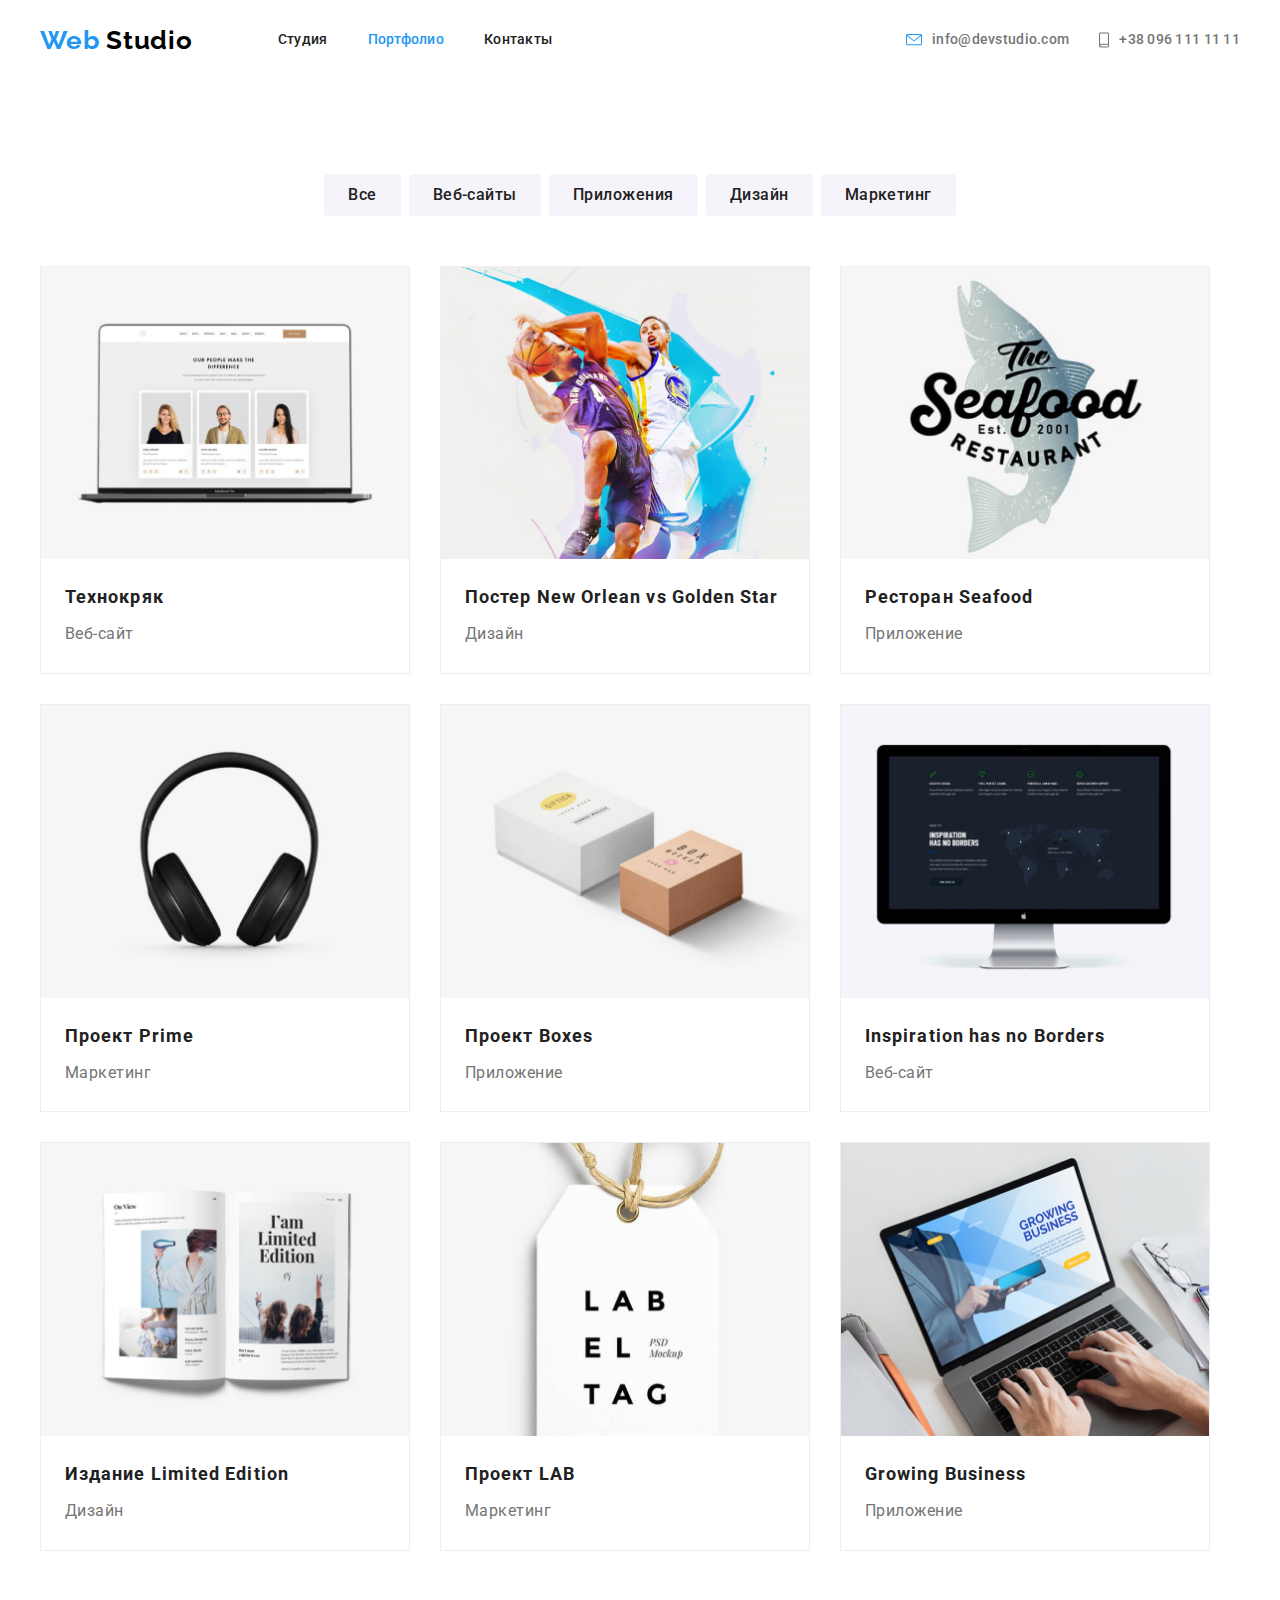
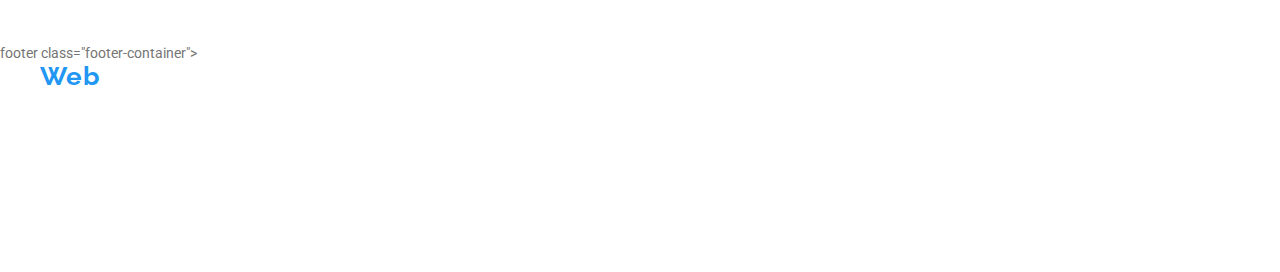
==== portfolio.html @ 5c72dcd6 "Добавлены файлы из ДЗ 3" ====
<!DOCTYPE html>
<html lang="ru">
<head>
    <meta charset="UTF-8">
    <meta name="viewport" content="width=device-width, initial-scale=1.0">
    <link href="https://fonts.googleapis.com/css2?family=Raleway:wght@700&family=Roboto:wght@400;500;700;900&display=swap" rel="stylesheet">
    <link rel="stylesheet" href="./css/normalize.css">
    <link rel="stylesheet" href="./css/styles.css">
    <title>Портфолио</title>
</head>
<body>
    
    <header class="header">
        <div class="container">
        <!--Шапка-->
    <nav class="navigation">
        <a class="logo link" href="./index.html" lang="en"><span class="accent-logo-text">Web</span> Studio</a>
        <ul class="navigation-list list">
        <li class="navigation-list-item"><a class="navigation-list-link link" href="./index.html">Студия</a></li>
        <li class="navigation-list-item"><a class="navigation-list-link active link" href="./portfolio.html">Портфолио</a></li>
        <li class="navigation-list-item"><a class="navigation-list-link link" href="">Контакты</a></li>
        </ul>
    </nav>
    
        <ul class="contacts-list list">
        <li class="contacts-list-item">
        <img class="contacts-mail-icon" src="./images/svg/header/envelope.svg" alt="Значок конверта" />
        <a class="contacts-mail-link link" href="mailto:info@devstudio.com"><address class="address">info@devstudio.com</address></a>
        </li>
        <li class="contacts-list-item">
        <img class="contacts-phone-icon" src="./images/svg/header/smartphone.svg" alt="Значок телефона" />
            <a class="contacts-phone-link link" href="tel:+380961111111"><address class="address">+38 096 111 11 11</address></a>
            </li>
        </ul>
    </div>
    </header>
    
<main>


<section class="portfolio">
<h1 class="portfolio-title" hidden>Наши проекты</h1>
<ul class="portfolio-filter-list list container">
<li class="portfolio-filter-list-item"><button type="button" class="portfolio-filter-list-button">Все</button></li>
<li class="portfolio-filter-list-item"><button type="button" class="portfolio-filter-list-button">Веб-сайты</button></li>
<li class="portfolio-filter-list-item"><button type="button" class="portfolio-filter-list-button">Приложения</button></li>
<li class="portfolio-filter-list-item"><button type="button" class="portfolio-filter-list-button">Дизайн</button></li>
<li class="portfolio-filter-list-item"><button type="button" class="portfolio-filter-list-button">Маркетинг</button></li>
</ul>

<div class="portfolio-container">
<ul class="portfolio-projects-list list container">
<li class="portfolio-projects-list-item">
    <a class="portfolio-projects-list-item-link link" href="">
    <img class="portfolio-projects-list-item-img" src="./images/jpg/portfolio/portfolio-project-1.jpg" alt="" width="370">
    <h2 class="portfolio-projects-list-item-title">Технокряк</h2>
    <p class="portfolio-projects-list-item-text">Веб-сайт</p>
    <p class="portfolio-projects-description" hidden>Технокряк это современная площадка распространения коронавируса. Компании используют эту платформу для цифрового шпионажа и атак на защищённые сервера конкурентов.</p>
    </a>
</li>
<li class="portfolio-projects-list-item">
    <a class="portfolio-projects-list-item-link link" href="">
        <img class="portfolio-projects-list-item-img" src="./images/jpg/portfolio/portfolio-project-2.jpg" alt="" width="370">
        <h2 class="portfolio-projects-list-item-title" >Постер <span lang="en">New Orlean vs Golden Star</span></h2>
        <p class="portfolio-projects-list-item-text">Дизайн</p>
        <p hidden>Технокряк это современная площадка распространения коронавируса. Компании используют эту платформу для цифрового шпионажа и атак на защищённые сервера конкурентов.</p>
    </a>
</li>
<li class="portfolio-projects-list-item">
    <a class="portfolio-projects-list-item-link link" href="">
        <img class="portfolio-projects-list-item-img" src="./images/jpg/portfolio/portfolio-project-3.jpg" alt="" width="370">
        <h2 class="portfolio-projects-list-item-title" >Ресторан <span lang="en">Seafood</span></h2>
        <p class="portfolio-projects-list-item-text">Приложение</p>
        <p hidden>Технокряк это современная площадка распространения коронавируса. Компании используют эту платформу для цифрового шпионажа и атак на защищённые сервера конкурентов.</p>
    </a>
</li>
<li class="portfolio-projects-list-item">
    <a class="portfolio-projects-list-item-link link" href="">
        <img class="portfolio-projects-list-item-img" src="./images/jpg/portfolio/portfolio-project-4.jpg" alt="" width="370">
        <h2 class="portfolio-projects-list-item-title" >Проект <span lang="en">Prime</span></h2>
        <p class="portfolio-projects-list-item-text">Маркетинг</p>
        <p hidden>Технокряк это современная площадка распространения коронавируса. Компании используют эту платформу для цифрового шпионажа и атак на защищённые сервера конкурентов.</p>
    </a>
</li>
<li class="portfolio-projects-list-item">
    <a class="portfolio-projects-list-item-link link" href="">
        <img class="portfolio-projects-list-item-img" src="./images/jpg/portfolio/portfolio-project-5.jpg" alt="" width="370">
        <h2 class="portfolio-projects-list-item-title" >Проект <span lang="en">Boxes</span></h2>
        <p class="portfolio-projects-list-item-text">Приложение</p>
        <p hidden>Технокряк это современная площадка распространения коронавируса. Компании используют эту платформу для цифрового шпионажа и атак на защищённые сервера конкурентов.</p>
    </a>
</li>
<li class="portfolio-projects-list-item">
    <a class="portfolio-projects-list-item-link link" href="">
        <img class="portfolio-projects-list-item-img" src="./images/jpg/portfolio/portfolio-project-6.jpg" alt="" width="370">
        <h2 class="portfolio-projects-list-item-title" lang="en">Inspiration has no Borders</h2>
        <p class="portfolio-projects-list-item-text">Веб-сайт</p>
        <p hidden>Технокряк это современная площадка распространения коронавируса. Компании используют эту платформу для цифрового шпионажа и атак на защищённые сервера конкурентов.</p>
    </a>
</li>
<li class="portfolio-projects-list-item">
    <a class="portfolio-projects-list-item-link link" href="">
        <img class="portfolio-projects-list-item-img" src="./images/jpg/portfolio/portfolio-project-7.jpg" alt="" width="370">
        <h2 class="portfolio-projects-list-item-title" >Издание <span lang="en">Limited Edition</span></h2>
        <p class="portfolio-projects-list-item-text">Дизайн</p>
        <p hidden>Технокряк это современная площадка распространения коронавируса. Компании используют эту платформу для цифрового шпионажа и атак на защищённые сервера конкурентов.</p>
    </a>
</li>
<li class="portfolio-projects-list-item">
    <a class="portfolio-projects-list-item-link link" href="">
        <img class="portfolio-projects-list-item-img" src="./images/jpg/portfolio/portfolio-project-8.jpg" alt="" width="370">
        <h2 class="portfolio-projects-list-item-title" >Проект <span lang="en">LAB</span></h2>
        <p class="portfolio-projects-list-item-text">Маркетинг</p>
        <p hidden>Технокряк это современная площадка распространения коронавируса. Компании используют эту платформу для цифрового шпионажа и атак на защищённые сервера конкурентов.</p>
    </a>
</li>
<li class="portfolio-projects-list-item">
    <a class="portfolio-projects-list-item-link link" href="">
        <img class="portfolio-projects-list-item-img" src="./images/jpg/portfolio/portfolio-project-9.jpg" alt="" width="370">
        <h2 class="portfolio-projects-list-item-title" lang="en">Growing Business</h2>
        <p class="portfolio-projects-list-item-text">Приложение</p>
        <p hidden>Технокряк это современная площадка распространения коронавируса. Компании используют эту платформу для цифрового шпионажа и атак на защищённые сервера конкурентов.</p>
    </a>
</li>
</ul>
</div>
</section>

</main>

footer class="footer-container">
    <div class="container">
        <!--Часть через див с лого и адресами-->
    <div class="footer-info">
    <a class="logo link" href="./index.html" lang="en"><span class="accent-logo-text">Web</span> Studio</a>
    
    <ul class="footer-contacts-list list">
    <li class="footer-contacts-list-item"><address class="text-address">г. Киев, пр-т Леси Украинки, 26</address></li>
    <li class="footer-contacts-list-item">
        <a class="footer-contacts-list-mail-link link" href="mailto:info@example.com"><address class="address">info@example.com</address></a>
        </li>
    
    <li class="footer-contacts-list-item"><a class="footer-contacts-list-phone-link link" href="tel:+380991111111"><address class="address">+38 099 111 11 11</address></a>
    </li>
    </ul>
    </div> 
    
    <!--Часть с призывом и иконками соц сетей-->
    <div class="footer-social-links">
    <b class="social-list-item-title">присоединяйтесь</b>
    <ul class="social-links-list list">
    <li class="social-links-item">
    <a class="social-links-item-link link" href="" aria-label="иконка инстаграма">
        <img class="social-links-item-icon" src="./images/svg/footer/insta-icon.svg" alt="Иконка инстаграма"></a>
    </li>
    <li class="social-links-item">
    <a class="social-links-item-link link" href="" aria-label="иконка твиттера">
        <img class="social-links-item-icon" src="./images/svg/footer/twitter-icon.svg" alt="Иконка твиттера"></a>
    </li>
    <li class="social-links-item">
    <a class="social-links-item-link link" href="" aria-label="иконка фейсбука">
        <img class="social-links-item-icon" src="./images/svg/footer/facebook-icon.svg" alt="Иконка фейсбука"></a>
    </li>
    <li class="social-links-item">
    <a class="social-links-item-link link" href="" aria-label="иконка ликедина">
        <img class="social-links-item-icon" src="./images/svg/footer/linkedin-icon.svg" alt="Иконка линкедина"></a>
    </li>
    </ul>
    </div>
    </div>     
    </footer>
    
</body>
</html>
---- css/styles.css ----
:root {
--main-font: "Roboto", sans-serif;
--secondary-font: "Raleway", sans-serif;
--title-text-color:  #212121;
--title-dark-theme-color: #FFFFFF;
--primary-text-color: #757575;
--accent-color:  #2196F3;
--background-color: #FFFFFF;
--modal-button-color: #FFFFFF;
}

body    {
    color: var(--primary-text-color);
    second-color: var(--title-text-color);
    accent-color: var(--accent-color);
    background-color: var(--background-color);
    font-family: var(--main-font);
    font-size: 14px;
}

.link {
    text-decoration: none;
    display: block;
    margin: 0;
}

.list {
    list-style: none;
    margin: 0;
    padding: 0;

}

.container {
    width: 1200px;
    padding-left: 15px;
    padding-right: 15px;
    margin-left: auto;
    margin-right: auto;
}

h1 {
    margin: 0;
}

img {
    display: block;
    max-width: 100%;
    height: auto;
}

p {
    margin: 0;
}
/* Header*/
.logo {
    font-family: var(--secondary-font);
    font-weight:700;
    font-size: 26px;
    line-height: 1.19;
    letter-spacing: 0.03em;
    color: #000000;
    margin-right: 85px;
    }

.accent-logo-text {
    color: var(--accent-color);
}

.header .container {
    display:flex;
    justify-content: space-between;
}

.navigation {
    display: flex;
    align-items: center;
}

.navigation-list {
display: flex;
}

.navigation-list-link {
font-weight: 500;
line-height: 1.14;
letter-spacing: 0.02em;
color: var(--title-text-color);
padding-top: 32px;
padding-bottom: 32px;
}

.navigation-list-link:hover, 
.navigation-list-link:focus,
.contacts-mail-link:hover,
.contacts-mail-link:focus,
.contacts-phone-link:hover,
.contacts-phone-link:focus
.contacts-phone-icon:hover,
.contacts-phone-icon:focus {
    color: var(--accent-color);
}
.active {
color: var(--accent-color);
}

.navigation-list-item:not(:last-child) {
margin-right: 40px;
}

.contacts-list {
display:flex;
align-items: center;
}

.contacts-list-item {
display:flex;
}

.contacts-list-item:not(:last-child) {
margin-right: 30px;
}

.address {
font-style: normal;
text-decoration: none;
}

.contacts-mail-icon,
.contacts-phone-icon {
    margin-right: 10px;
}

.contacts-mail-link,
.contacts-phone-link  {
font-weight: 500;
line-height: 1.14;
letter-spacing: 0.02em;
color: var(--primary-text-color);
}

/* Hero */
.hero {
text-align: center;
}

.hero .container {
padding-left: 452px;
padding-right: 452px;
padding-top: 200px;
padding-bottom: 200px;
width: 696px;
height: 200px;
}

.hero-title {
font-weight: 900;
font-size: 44px;
line-height: 1.36;
text-align: center;
text-transform: uppercase;
/* color: var(--background-color) */
color: tomato;
margin-bottom: 30px;
}

.modal-button {
    background-color: var(--accent-color);
    color: var(--background-color);
    display:block;
    margin: auto;
    border: 0px;
    height: 50px;
}

.button-text {
font-weight: 700;
font-size: 16px;
line-height: 1.87;
text-align: center;
letter-spacing: 0.06em;
color: var(--background-color);
padding-left: 32px;
padding-right: 32px;
}

/* About us */
.about-us {
    padding-bottom: 94px;
    padding-top: 94px;
}

.about-us-list {
display: flex;
}

.about-us-list-item:not(:last-child) {
    margin-right: 30px;
}

.about-us-list-item-icon {
background-color: #F5F4FA;
margin: auto;
margin-bottom: 30px;
}

.about-us-list-item-title {
margin: 10px;
}

.about-us-list-item-title,
.activities-list-item-title {
font-weight: 700;
font-size: 14px;
line-height: 1.14;
letter-spacing: 0.03em;
text-transform: uppercase;
color: var(--title-text-color);
}

.description {
font-weight: 400;
line-height: 1.71;
letter-spacing: 0.03em;
margin: 0;
}

/* Services */
.services {
    padding-top: 94px;
    padding-bottom: 94px;
   margin-bottom: 0px;
}

.services .container {
display:flex;
}

.services-list-item:not(:last-child) {
    margin-right: 30px;
}

.services-list-item-title {
font-weight: 700;
line-height: 1.14;
letter-spacing: 0.03em;
text-transform: uppercase;
/* color: var(--background-color); */
color: tomato;
text-align: center;
}

.subtitle {
font-weight: 700;
font-size: 36px;
line-height: 1.17;
text-align: center;
letter-spacing: 0.03em;
color: var(--title-text-color);
margin-top: 0px;
margin-bottom: 50px;
}

/* Our team */
.our-team {
    padding-top: 94px;
    padding-bottom: 94px;
}

.our-team .container {
    display: flex;
    justify-content: center;
    margin-top: 0px;
    margin-bottom: 0px;
}

.our-team .subtitle {
    margin-top: 0px;
    margin-bottom: 50px;
}

.our-team-list-item:not(:last-child) {
    margin-right: 30px;
}

.our-team-list-item-img {
    margin-bottom: 30px;
}

.our-team-member {
font-weight: 500;
font-size: 16px;
line-height: 1.19;
text-align: center;
letter-spacing: 0.03em;
color: var(--title-text-color);
margin-bottom: 10px;
}

.our-team-member-position {
font-weight: 400;
font-size: 16px;
line-height: 1.19;
text-align: center;
letter-spacing: 0.03em;
color: var(--primary-text-color);
margin-bottom: 16px;
}

.social-links {
    display: flex;
    justify-content: center;
    padding-left: 32px;
    padding-right: 32px;
}

.social-links-item {
    width: 44px;
    height: 44px;
}
.social-links-item:not(:last-child) {
    margin-right: 10px;
}

/* Constant clients */
.constant-clients {
    padding-top: 94px;
    padding-bottom: 94px;
}

.constant-clients .subtitle {
    margin-bottom: 50px;
}

.constant-clients .container {
    display: flex;
}

.constant-clients-list-item:not(:last-child) {
    margin-right: 30px;
}

.constant-clients-list-item-icon {
    display: flex;
    width: 170px;
    height: 90px;
    border: 1px solid #AFB1B8;
    border-radius: 4px;
    justify-content: center;
    align-items: center;
}

/* Footer*/
.footer-container {
    padding-top: 60px;
    padding-bottom: 60px;
    background-color: #2F303A; 
}

.footer-container .container {
    display:flex;
    align-items: baseline;
    }

.footer-info {
    margin-right: 69px;
}
.footer-info .logo {
    margin-bottom: 20px;
    color: var(--background-color);
}

.footer-contacts-list {
    padding-left: 0px;
}

.footer-contacts-list-item,
.footer-contacts-list-mail-link {
    margin-bottom: 9px;
}

.footer-contacts-list-item {
font-weight: 400;
font-size: 14px;
line-height: 1.71;
letter-spacing: 0.03em;
color: var(--background-color); 
}

.text-address {
font-style: normal;
font-weight: 400;
line-height: 1.71;
letter-spacing: 0.03em;
color: var(--background-color);
}

.footer-info .address {
font-style: normal;
text-decoration: none;
color:  rgba(255, 255, 255, 0.6)
    }

/* Social links part*/
.footer-social-links .social-links-list {
    display: flex;
    text-align: left;
}
    
.social-list-item-title {
font-weight: 700;
font-size: 14px;
line-height: 1.14;
letter-spacing: 0.03em;
text-transform: uppercase;
color: var(--background-color);
margin-bottom: 20px;
}

.footer-social-links
.social-links-item:not(:last-child) {
    margin-right: 10px;
}


/* Портфолио Main*/

.portfolio .container {
    display: flex;
    padding-top: 94px;
    padding-bottom: 50px;
    justify-content: center;
}

.portfolio-filter-list-item:not(:last-child) {
    margin-right: 8px;
}

/* Список фильтров */
.portfolio-filter-list-button {
font-weight: 500;
font-size: 16px;
line-height: 1.62;
text-align: center;
letter-spacing: 0.03em;
color: var(--title-text-color);
background-color: #F5F4FA;
border-color: transparent;
border-radius: 4px;
padding-left: 22px;
padding-bottom: 6px;
padding-right: 22px;
padding-top: 6px;
}

.portfolio-filter-list-button:hover,
.portfolio-filter-list-button:focus {
color: var(--background-color);
background-color: var(--accent-color);
border-color: transparent;
}

/* Проекты */
.portfolio-container .container {
    display:flex;
    flex-wrap: wrap;
    justify-content: flex-start;
    padding-top: 0px;
    padding-bottom: 94px;
}

.portfolio-projects-list-item {
    margin-left: 0px;
    margin-right: 30px;
    margin-bottom: 30px;
    width: 370px;
    background: #FFFFFF;
    border: 1px solid #EEEEEE;
    box-sizing: border-box;

}

.portfolio-projects-list-item:nth-child(3n) {
    margin-right: 0px;
}

.portfolio-projects-list-item:nth-last-child(-n+3){
    margin-bottom: 0px;
}

.portfolio-projects-list-item-img {
    align-items: center;
    width: 370px;
    margin-bottom: 20px;
    
}

.portfolio-projects-list-item-title {
font-weight: 700;
font-size: 18px;
line-height: 2.0;
letter-spacing: 0.06em;
color: var(--title-text-color);
margin-bottom: 4px;
padding-left: 24px;
}

.portfolio-projects-list-item-text {
font-weight: 400;
font-size: 16px;
line-height: 1.87;
letter-spacing: 0.03em;
color: var(--primary-text-color);
padding-left: 24px;
padding-bottom: 24px;
}

.portfolio-projects-description {
font-weight: 400;
font-size: 18px;
line-height: 1.56;
letter-spacing: 0.03em;
color: var(--background-color);
}
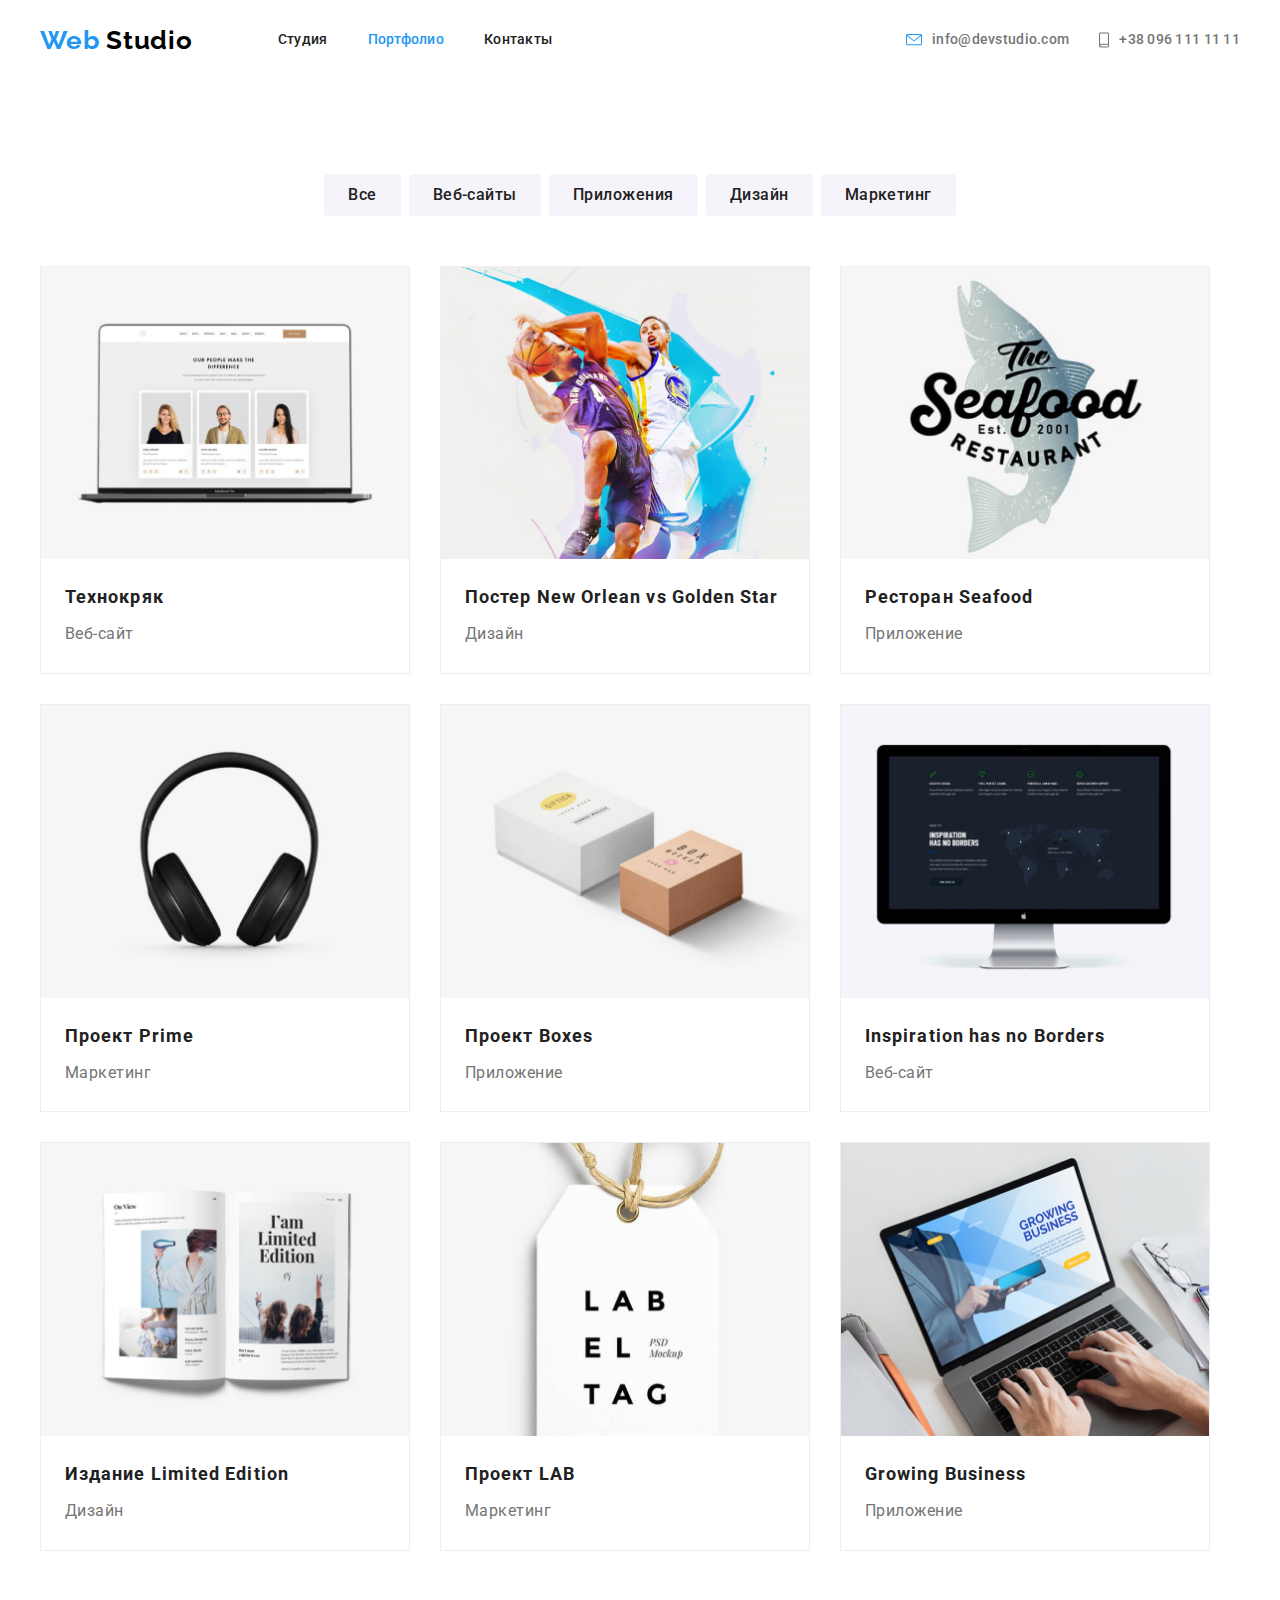
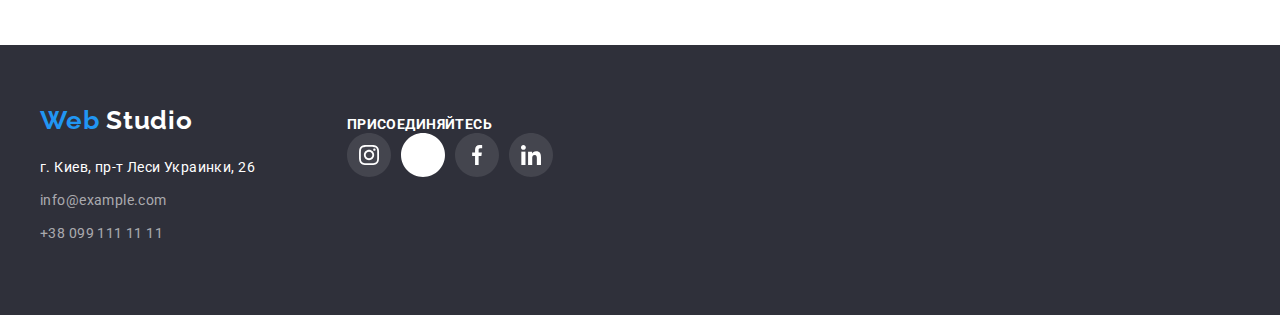
==== commit 00dce14d: "Добавлен фон героя и секция о нас; поправлен шрифт заголовка н1" ====
--- a/portfolio.html
+++ b/portfolio.html
@@ -128,7 +128,7 @@
 
 </main>
 
-footer class="footer-container">
+<footer class="footer-container">
     <div class="container">
         <!--Часть через див с лого и адресами-->
     <div class="footer-info">
--- a/css/styles.css
+++ b/css/styles.css
@@ -39,7 +39,7 @@
     margin-right: auto;
 }
 
-h1 {
+h1, h2, h3 {
     margin: 0;
 }
 
@@ -144,6 +144,19 @@
 text-align: center;
 }
 
+.overlay {
+    max-width: 1600px;
+    height: 600px;
+    margin-left: auto;
+    margin-right: auto;
+    background-image: linear-gradient(
+        rgba(47, 48, 58, 0.8),
+        rgba(47, 48, 58, 0.8)
+    ),
+    url("../images/jpg/main/header-img.jpg");
+    background-color: rgb(47, 48, 58);
+}
+
 .hero .container {
 padding-left: 452px;
 padding-right: 452px;
@@ -157,10 +170,10 @@
 font-weight: 900;
 font-size: 44px;
 line-height: 1.36;
+letter-spacing: 0.06em;
 text-align: center;
 text-transform: uppercase;
-/* color: var(--background-color) */
-color: tomato;
+color: var(--background-color);
 margin-bottom: 30px;
 }
 
@@ -170,7 +183,9 @@
     display:block;
     margin: auto;
     border: 0px;
+    border-radius: 4px;
     height: 50px;
+    cursor: pointer;
 }
 
 .button-text {
@@ -186,7 +201,6 @@
 
 /* About us */
 .about-us {
-    padding-bottom: 94px;
     padding-top: 94px;
 }
 
@@ -198,24 +212,42 @@
     margin-right: 30px;
 }
 
-.about-us-list-item-icon {
-background-color: #F5F4FA;
-margin: auto;
-margin-bottom: 30px;
+.about-us-list-item::before {
+    display: block;
+    content: '';
+    height: 120px;
+    background: #F5F4FA;
+    border-radius: 4px;
+    background-repeat: no-repeat;
+    background-size: inherit;
+    background-position: center;
+    margin-bottom: 30px;
+}
+
+.icon-antenna::before {
+    background-image: url(../images/svg/main/antenna_1.svg);
+}
+
+.icon-clock::before{
+background-image: url(../images/svg/main/clock_1.svg);
+}
+
+.icon-diagramm::before {
+    background-image: url(../images/svg/main/diagram_1.svg);
+}
+
+.icon-astronaut::before{
+    background-image: url(../images/svg/main/astronaut_1.svg);
 }
 
 .about-us-list-item-title {
-margin: 10px;
-}
-
-.about-us-list-item-title,
-.activities-list-item-title {
 font-weight: 700;
 font-size: 14px;
 line-height: 1.14;
 letter-spacing: 0.03em;
 text-transform: uppercase;
 color: var(--title-text-color);
+margin-bottom: 10px;
 }
 
 .description {
@@ -229,7 +261,7 @@
 .services {
     padding-top: 94px;
     padding-bottom: 94px;
-   margin-bottom: 0px;
+    margin-bottom: 0px;
 }
 
 .services .container {
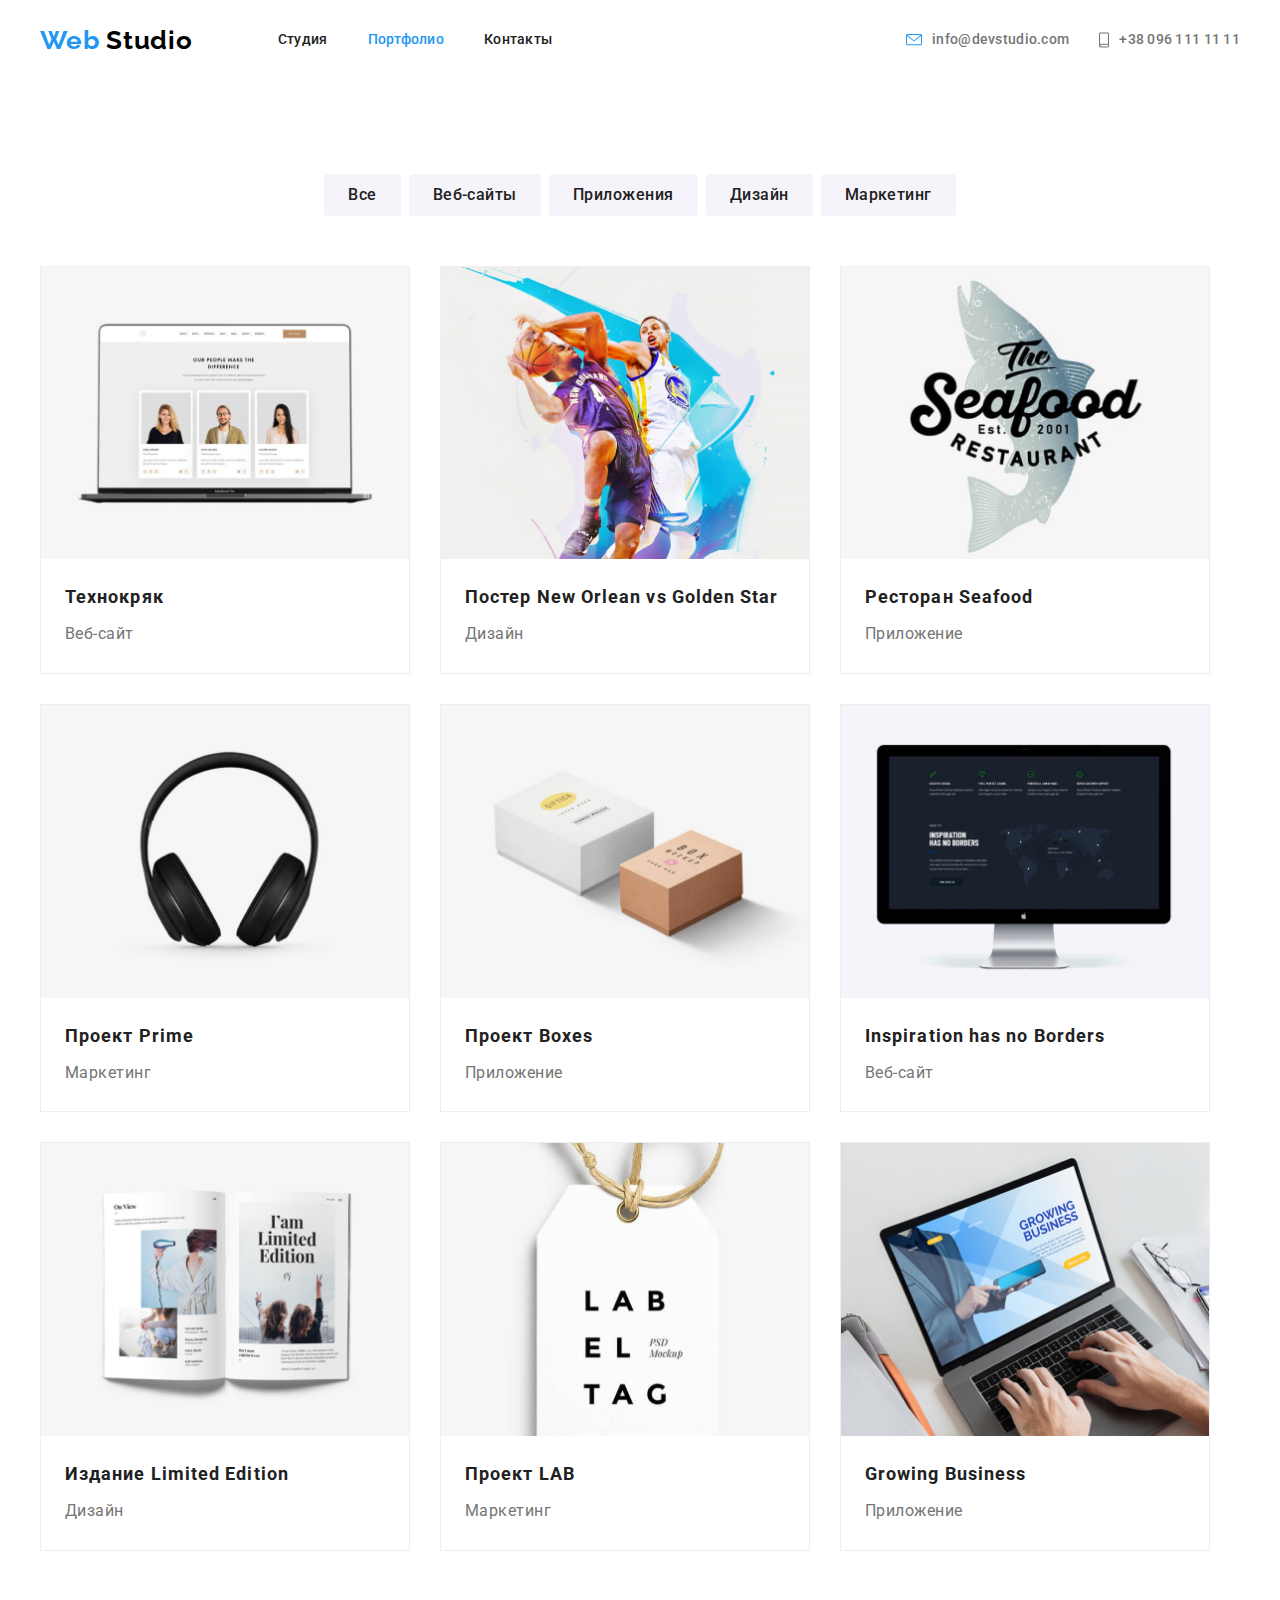
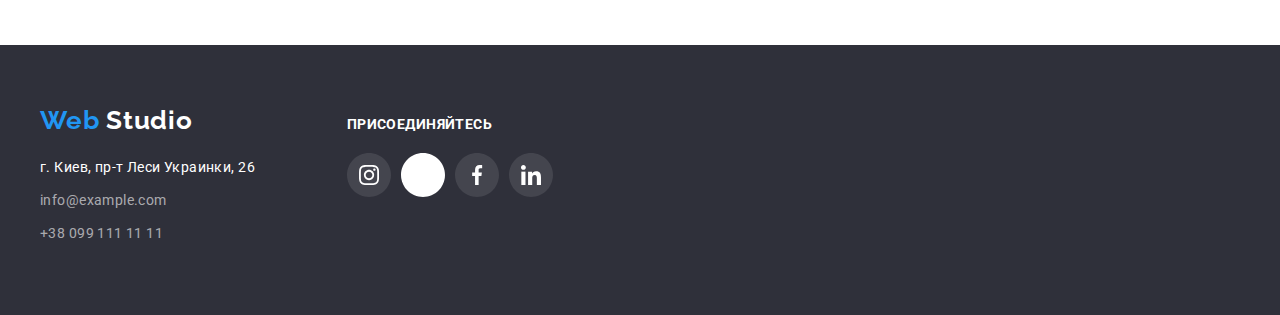
==== commit 798cdd8b: "Повравляет ошибки по комментариям ментора в Индекс" ====
--- a/portfolio.html
+++ b/portfolio.html
@@ -36,7 +36,6 @@
     </header>
     
 <main>
-
 
 <section class="portfolio">
 <h1 class="portfolio-title" hidden>Наши проекты</h1>
--- a/css/styles.css
+++ b/css/styles.css
@@ -1,557 +1,537 @@
 :root {
---main-font: "Roboto", sans-serif;
---secondary-font: "Raleway", sans-serif;
---title-text-color:  #212121;
---title-dark-theme-color: #FFFFFF;
---primary-text-color: #757575;
---accent-color:  #2196F3;
---background-color: #FFFFFF;
---modal-button-color: #FFFFFF;
-}
-
-body    {
+    --main-font: "Roboto", sans-serif;
+    --secondary-font: "Raleway", sans-serif;
+    --title-text-color:  #212121;
+    --title-dark-theme-color: #FFFFFF;
+    --primary-text-color: #757575;
+    --accent-color:  #2196F3;
+    --background-color: #FFFFFF;
+    --modal-button-color: #FFFFFF;
+    }
+    
+    body    {
+        color: var(--primary-text-color);
+        second-color: var(--title-text-color);
+        accent-color: var(--accent-color);
+        background-color: var(--background-color);
+        font-family: var(--main-font);
+        font-size: 14px;
+    }
+    
+    .link {
+        text-decoration: none;
+        display: block;
+        margin: 0;
+    }
+    
+    .list {
+        list-style: none;
+        margin: 0;
+        padding: 0;
+    
+    }
+    
+    .container {
+        width: 1200px;
+        padding-left: 15px;
+        padding-right: 15px;
+        margin-left: auto;
+        margin-right: auto;
+    }
+    
+    h1, h2, h3 {
+        margin: 0;
+    }
+    
+    img {
+        display: block;
+        max-width: 100%;
+        height: auto;
+    }
+    
+    p {
+        margin: 0;
+    }
+    /* Header*/
+    .logo {
+        font-family: var(--secondary-font);
+        font-weight:700;
+        font-size: 26px;
+        line-height: 1.19;
+        letter-spacing: 0.03em;
+        color: #000000;
+        margin-right: 85px;
+        }
+    
+    .accent-logo-text {
+        color: var(--accent-color);
+    }
+    
+    .header .container {
+        display:flex;
+        justify-content: space-between;
+    }
+    
+    .navigation {
+        display: flex;
+        align-items: center;
+    }
+    
+    .navigation-list {
+    display: flex;
+    }
+    
+    .navigation-list-link {
+    font-weight: 500;
+    line-height: 1.14;
+    letter-spacing: 0.02em;
+    color: var(--title-text-color);
+    padding-top: 32px;
+    padding-bottom: 32px;
+    }
+    
+    .navigation-list-link:hover, 
+    .navigation-list-link:focus,
+    .contacts-mail-link:hover,
+    .contacts-mail-link:focus,
+    .contacts-phone-link:hover,
+    .contacts-phone-link:focus
+    .contacts-phone-icon:hover,
+    .contacts-phone-icon:focus {
+        color: var(--accent-color);
+    }
+    .active {
+    color: var(--accent-color);
+    }
+    
+    .navigation-list-item:not(:last-child) {
+    margin-right: 40px;
+    }
+    
+    .contacts-list {
+    display:flex;
+    align-items: center;
+    }
+    
+    .contacts-list-item {
+    display:flex;
+    }
+    
+    .contacts-list-item:not(:last-child) {
+    margin-right: 30px;
+    }
+    
+    .address {
+    font-style: normal;
+    text-decoration: none;
+    }
+    
+    .contacts-mail-icon,
+    .contacts-phone-icon {
+        margin-right: 10px;
+    }
+    
+    .contacts-mail-link,
+    .contacts-phone-link  {
+    font-weight: 500;
+    line-height: 1.14;
+    letter-spacing: 0.02em;
     color: var(--primary-text-color);
-    second-color: var(--title-text-color);
-    accent-color: var(--accent-color);
-    background-color: var(--background-color);
-    font-family: var(--main-font);
+    }
+    
+    /* Hero */
+    .hero {
+    text-align: center;
+    padding-left: 452px;
+    padding-right: 452px;
+    padding-top: 200px;
+    padding-bottom: 200px;
+    }
+    
+    .hero .container {
+    width: 696px;
+    height: 200px;
+    padding-left: 0px;
+    padding-right: 0px;
+    }
+    
+    .hero-title {
+    font-weight: 900;
+    font-size: 44px;
+    line-height: 1.36;
+    align-items: center;
+    text-align: center;
+    text-transform: uppercase;
+    /* color: var(--background-color) */
+    color: tomato;
+    margin-bottom: 30px;
+    }
+    
+    .modal-button {
+        background-color: var(--accent-color);
+        color: var(--background-color);
+        display:block;
+        margin: auto;
+        border: 0px;
+        height: 50px;
+    }
+    
+    .button-text {
+    font-weight: 700;
+    font-size: 16px;
+    line-height: 1.87;
+    text-align: center;
+    letter-spacing: 0.06em;
+    color: var(--background-color);
+    padding-left: 32px;
+    padding-right: 32px;
+    }
+    
+    /* About us */
+    .about-us {
+        padding-bottom: 94px;
+        padding-top: 94px;
+    }
+    
+    .about-us-list {
+    display: flex;
+    }
+    
+    .about-us-list-item:not(:last-child) {
+        margin-right: 30px;
+    }
+    
+    .about-us-list-item-icon {
+    background-color: #F5F4FA;
+    margin: auto;
+    margin-bottom: 30px;
+    }
+    
+    .about-us-list-item-title {
+    margin-top: 0px;
+    margin-bottom: 10px;
+    }
+    
+    .about-us-list-item-title,
+    .activities-list-item-title {
+    font-weight: 700;
     font-size: 14px;
-}
-
-.link {
-    text-decoration: none;
-    display: block;
+    line-height: 1.14;
+    letter-spacing: 0.03em;
+    text-transform: uppercase;
+    color: var(--title-text-color);
+    }
+    
+    .description {
+    font-weight: 400;
+    line-height: 1.71;
+    letter-spacing: 0.03em;
     margin: 0;
-}
-
-.list {
-    list-style: none;
-    margin: 0;
-    padding: 0;
-
-}
-
-.container {
-    width: 1200px;
-    padding-left: 15px;
-    padding-right: 15px;
-    margin-left: auto;
-    margin-right: auto;
-}
-
-h1, h2, h3 {
-    margin: 0;
-}
-
-img {
-    display: block;
-    max-width: 100%;
-    height: auto;
-}
-
-p {
-    margin: 0;
-}
-/* Header*/
-.logo {
-    font-family: var(--secondary-font);
-    font-weight:700;
-    font-size: 26px;
-    line-height: 1.19;
-    letter-spacing: 0.03em;
-    color: #000000;
-    margin-right: 85px;
-    }
-
-.accent-logo-text {
-    color: var(--accent-color);
-}
-
-.header .container {
+    }
+    
+    /* Services */
+    .services {
+        padding-top: 94px;
+        padding-bottom: 94px;
+       margin-bottom: 0px;
+    }
+    
+    .services .container {
     display:flex;
-    justify-content: space-between;
-}
-
-.navigation {
-    display: flex;
-    align-items: center;
-}
-
-.navigation-list {
-display: flex;
-}
-
-.navigation-list-link {
-font-weight: 500;
-line-height: 1.14;
-letter-spacing: 0.02em;
-color: var(--title-text-color);
-padding-top: 32px;
-padding-bottom: 32px;
-}
-
-.navigation-list-link:hover, 
-.navigation-list-link:focus,
-.contacts-mail-link:hover,
-.contacts-mail-link:focus,
-.contacts-phone-link:hover,
-.contacts-phone-link:focus
-.contacts-phone-icon:hover,
-.contacts-phone-icon:focus {
-    color: var(--accent-color);
-}
-.active {
-color: var(--accent-color);
-}
-
-.navigation-list-item:not(:last-child) {
-margin-right: 40px;
-}
-
-.contacts-list {
-display:flex;
-align-items: center;
-}
-
-.contacts-list-item {
-display:flex;
-}
-
-.contacts-list-item:not(:last-child) {
-margin-right: 30px;
-}
-
-.address {
-font-style: normal;
-text-decoration: none;
-}
-
-.contacts-mail-icon,
-.contacts-phone-icon {
-    margin-right: 10px;
-}
-
-.contacts-mail-link,
-.contacts-phone-link  {
-font-weight: 500;
-line-height: 1.14;
-letter-spacing: 0.02em;
-color: var(--primary-text-color);
-}
-
-/* Hero */
-.hero {
-text-align: center;
-}
-
-.overlay {
-    max-width: 1600px;
-    height: 600px;
-    margin-left: auto;
-    margin-right: auto;
-    background-image: linear-gradient(
-        rgba(47, 48, 58, 0.8),
-        rgba(47, 48, 58, 0.8)
-    ),
-    url("../images/jpg/main/header-img.jpg");
-    background-color: rgb(47, 48, 58);
-}
-
-.hero .container {
-padding-left: 452px;
-padding-right: 452px;
-padding-top: 200px;
-padding-bottom: 200px;
-width: 696px;
-height: 200px;
-}
-
-.hero-title {
-font-weight: 900;
-font-size: 44px;
-line-height: 1.36;
-letter-spacing: 0.06em;
-text-align: center;
-text-transform: uppercase;
-color: var(--background-color);
-margin-bottom: 30px;
-}
-
-.modal-button {
-    background-color: var(--accent-color);
-    color: var(--background-color);
-    display:block;
-    margin: auto;
-    border: 0px;
-    border-radius: 4px;
-    height: 50px;
-    cursor: pointer;
-}
-
-.button-text {
-font-weight: 700;
-font-size: 16px;
-line-height: 1.87;
-text-align: center;
-letter-spacing: 0.06em;
-color: var(--background-color);
-padding-left: 32px;
-padding-right: 32px;
-}
-
-/* About us */
-.about-us {
-    padding-top: 94px;
-}
-
-.about-us-list {
-display: flex;
-}
-
-.about-us-list-item:not(:last-child) {
-    margin-right: 30px;
-}
-
-.about-us-list-item::before {
-    display: block;
-    content: '';
-    height: 120px;
-    background: #F5F4FA;
-    border-radius: 4px;
-    background-repeat: no-repeat;
-    background-size: inherit;
-    background-position: center;
-    margin-bottom: 30px;
-}
-
-.icon-antenna::before {
-    background-image: url(../images/svg/main/antenna_1.svg);
-}
-
-.icon-clock::before{
-background-image: url(../images/svg/main/clock_1.svg);
-}
-
-.icon-diagramm::before {
-    background-image: url(../images/svg/main/diagram_1.svg);
-}
-
-.icon-astronaut::before{
-    background-image: url(../images/svg/main/astronaut_1.svg);
-}
-
-.about-us-list-item-title {
-font-weight: 700;
-font-size: 14px;
-line-height: 1.14;
-letter-spacing: 0.03em;
-text-transform: uppercase;
-color: var(--title-text-color);
-margin-bottom: 10px;
-}
-
-.description {
-font-weight: 400;
-line-height: 1.71;
-letter-spacing: 0.03em;
-margin: 0;
-}
-
-/* Services */
-.services {
-    padding-top: 94px;
-    padding-bottom: 94px;
-    margin-bottom: 0px;
-}
-
-.services .container {
-display:flex;
-}
-
-.services-list-item:not(:last-child) {
-    margin-right: 30px;
-}
-
-.services-list-item-title {
-font-weight: 700;
-line-height: 1.14;
-letter-spacing: 0.03em;
-text-transform: uppercase;
-/* color: var(--background-color); */
-color: tomato;
-text-align: center;
-}
-
-.subtitle {
-font-weight: 700;
-font-size: 36px;
-line-height: 1.17;
-text-align: center;
-letter-spacing: 0.03em;
-color: var(--title-text-color);
-margin-top: 0px;
-margin-bottom: 50px;
-}
-
-/* Our team */
-.our-team {
-    padding-top: 94px;
-    padding-bottom: 94px;
-}
-
-.our-team .container {
-    display: flex;
-    justify-content: center;
-    margin-top: 0px;
-    margin-bottom: 0px;
-}
-
-.our-team .subtitle {
+    }
+    
+    .services-list-item:not(:last-child) {
+        margin-right: 30px;
+    }
+    
+    .services-list-item-title {
+    font-weight: 700;
+    line-height: 1.14;
+    letter-spacing: 0.03em;
+    text-transform: uppercase;
+    /* color: var(--background-color); */
+    color: tomato;
+    text-align: center;
+    }
+    
+    .subtitle {
+    font-weight: 700;
+    font-size: 36px;
+    line-height: 1.17;
+    text-align: center;
+    letter-spacing: 0.03em;
+    color: var(--title-text-color);
     margin-top: 0px;
     margin-bottom: 50px;
-}
+    }
+    
+    /* Our team */
+    .our-team {
+        padding-top: 94px;
+        padding-bottom: 94px;
+        background-color: #F5F4FA;
+    }
+    
+    .our-team .container {
+        display: flex;
+        justify-content: center;
+        margin-top: 0px;
+        margin-bottom: 0px;
+    }
+    
+    .our-team .subtitle {
+        margin-top: 0px;
+        margin-bottom: 50px;
+    }
 
-.our-team-list-item:not(:last-child) {
-    margin-right: 30px;
-}
-
-.our-team-list-item-img {
-    margin-bottom: 30px;
-}
-
-.our-team-member {
-font-weight: 500;
-font-size: 16px;
-line-height: 1.19;
-text-align: center;
-letter-spacing: 0.03em;
-color: var(--title-text-color);
-margin-bottom: 10px;
-}
-
-.our-team-member-position {
-font-weight: 400;
-font-size: 16px;
-line-height: 1.19;
-text-align: center;
-letter-spacing: 0.03em;
-color: var(--primary-text-color);
-margin-bottom: 16px;
-}
-
-.social-links {
-    display: flex;
-    justify-content: center;
-    padding-left: 32px;
-    padding-right: 32px;
-}
-
-.social-links-item {
-    width: 44px;
-    height: 44px;
-}
-.social-links-item:not(:last-child) {
+    .our-team-list-item {
+    background: var(--background-color);
+    /* material shadow v1 */
+    box-shadow: 0px 2px 1px rgba(0, 0, 0, 0.2), 0px 1px 1px rgba(0, 0, 0, 0.14), 0px 1px 3px rgba(0, 0, 0, 0.12);
+    border-radius: 0px 0px 4px 4px;
+    }
+    
+    .our-team-list-item:not(:last-child) {
+        margin-right: 30px;
+    }
+    
+    .our-team-list-item-img {
+        margin-bottom: 30px;
+    }
+    
+    .our-team-member {
+    font-weight: 500;
+    font-size: 16px;
+    line-height: 1.19;
+    text-align: center;
+    letter-spacing: 0.03em;
+    color: var(--title-text-color);
+    margin-bottom: 10px;
+    }
+    
+    .our-team-member-position {
+    font-weight: 400;
+    font-size: 16px;
+    line-height: 1.19;
+    text-align: center;
+    letter-spacing: 0.03em;
+    color: var(--primary-text-color);
+    margin-bottom: 16px;
+    }
+    
+    .social-links {
+        display: flex;
+        justify-content: center;
+        padding-left: 32px;
+        padding-right: 32px;
+    }
+    
+    .social-links-item {
+        width: 44px;
+        height: 44px;
+    }
+    .social-links-item:not(:last-child) {
+        margin-right: 10px;
+    }
+    
+    /* Constant clients */
+    .constant-clients {
+        padding-top: 94px;
+        padding-bottom: 94px;
+    }
+    
+    .constant-clients .subtitle {
+        margin-bottom: 50px;
+    }
+    
+    .constant-clients .container {
+        display: flex;
+    }
+    
+    .constant-clients-list-item:not(:last-child) {
+        margin-right: 30px;
+    }
+    
+    .constant-clients-list-item-icon {
+        display: flex;
+        width: 170px;
+        height: 90px;
+        border: 1px solid #AFB1B8;
+        border-radius: 4px;
+        justify-content: center;
+        align-items: center;
+    }
+    
+    /* Footer*/
+    .footer-container {
+        padding-top: 60px;
+        padding-bottom: 60px;
+        background-color: #2F303A; 
+    }
+    
+    .footer-container .container {
+        display:flex;
+        align-items: baseline;
+        }
+    
+    .footer-info {
+        margin-right: 69px;
+    }
+    .footer-info .logo {
+        margin-bottom: 20px;
+        color: var(--background-color);
+    }
+    
+    .footer-contacts-list {
+        padding-left: 0px;
+    }
+    
+    .footer-contacts-list-item,
+    .footer-contacts-list-mail-link {
+        margin-bottom: 9px;
+    }
+    
+    .footer-contacts-list-item {
+    font-weight: 400;
+    font-size: 14px;
+    line-height: 1.71;
+    letter-spacing: 0.03em;
+    color: var(--background-color); 
+    }
+    
+    .text-address {
+    font-style: normal;
+    font-weight: 400;
+    line-height: 1.71;
+    letter-spacing: 0.03em;
+    color: var(--background-color);
+    }
+    
+    .footer-info .address {
+    font-style: normal;
+    text-decoration: none;
+    color:  rgba(255, 255, 255, 0.6)
+        }
+    
+    /* Social links part*/
+    .footer-social-links .social-links-list {
+        display: flex;
+        text-align: left;
+    }
+        
+    .social-list-item-title {
+    display: block;
+    font-weight: 700;
+    font-size: 14px;
+    line-height: 1.14;
+    letter-spacing: 0.03em;
+    text-transform: uppercase;
+    color: var(--background-color);
+    margin-bottom: 20px;
+    }
+    
+    .footer-social-links
+    .social-links-item:not(:last-child) {
     margin-right: 10px;
-}
-
-/* Constant clients */
-.constant-clients {
-    padding-top: 94px;
-    padding-bottom: 94px;
-}
-
-.constant-clients .subtitle {
-    margin-bottom: 50px;
-}
-
-.constant-clients .container {
-    display: flex;
-}
-
-.constant-clients-list-item:not(:last-child) {
-    margin-right: 30px;
-}
-
-.constant-clients-list-item-icon {
-    display: flex;
-    width: 170px;
-    height: 90px;
-    border: 1px solid #AFB1B8;
+    }
+    
+    
+    /* Портфолио Main*/
+    
+    .portfolio .container {
+        display: flex;
+        padding-top: 94px;
+        padding-bottom: 50px;
+        justify-content: center;
+    }
+    
+    .portfolio-filter-list-item:not(:last-child) {
+        margin-right: 8px;
+    }
+    
+    /* Список фильтров */
+    .portfolio-filter-list-button {
+    font-weight: 500;
+    font-size: 16px;
+    line-height: 1.62;
+    text-align: center;
+    letter-spacing: 0.03em;
+    color: var(--title-text-color);
+    background-color: #F5F4FA;
+    border-color: transparent;
     border-radius: 4px;
-    justify-content: center;
-    align-items: center;
-}
-
-/* Footer*/
-.footer-container {
-    padding-top: 60px;
-    padding-bottom: 60px;
-    background-color: #2F303A; 
-}
-
-.footer-container .container {
-    display:flex;
-    align-items: baseline;
-    }
-
-.footer-info {
-    margin-right: 69px;
-}
-.footer-info .logo {
-    margin-bottom: 20px;
+    padding-left: 22px;
+    padding-bottom: 6px;
+    padding-right: 22px;
+    padding-top: 6px;
+    }
+    
+    .portfolio-filter-list-button:hover,
+    .portfolio-filter-list-button:focus {
     color: var(--background-color);
-}
-
-.footer-contacts-list {
-    padding-left: 0px;
-}
-
-.footer-contacts-list-item,
-.footer-contacts-list-mail-link {
-    margin-bottom: 9px;
-}
-
-.footer-contacts-list-item {
-font-weight: 400;
-font-size: 14px;
-line-height: 1.71;
-letter-spacing: 0.03em;
-color: var(--background-color); 
-}
-
-.text-address {
-font-style: normal;
-font-weight: 400;
-line-height: 1.71;
-letter-spacing: 0.03em;
-color: var(--background-color);
-}
-
-.footer-info .address {
-font-style: normal;
-text-decoration: none;
-color:  rgba(255, 255, 255, 0.6)
-    }
-
-/* Social links part*/
-.footer-social-links .social-links-list {
-    display: flex;
-    text-align: left;
-}
-    
-.social-list-item-title {
-font-weight: 700;
-font-size: 14px;
-line-height: 1.14;
-letter-spacing: 0.03em;
-text-transform: uppercase;
-color: var(--background-color);
-margin-bottom: 20px;
-}
-
-.footer-social-links
-.social-links-item:not(:last-child) {
-    margin-right: 10px;
-}
-
-
-/* Портфолио Main*/
-
-.portfolio .container {
-    display: flex;
-    padding-top: 94px;
-    padding-bottom: 50px;
-    justify-content: center;
-}
-
-.portfolio-filter-list-item:not(:last-child) {
-    margin-right: 8px;
-}
-
-/* Список фильтров */
-.portfolio-filter-list-button {
-font-weight: 500;
-font-size: 16px;
-line-height: 1.62;
-text-align: center;
-letter-spacing: 0.03em;
-color: var(--title-text-color);
-background-color: #F5F4FA;
-border-color: transparent;
-border-radius: 4px;
-padding-left: 22px;
-padding-bottom: 6px;
-padding-right: 22px;
-padding-top: 6px;
-}
-
-.portfolio-filter-list-button:hover,
-.portfolio-filter-list-button:focus {
-color: var(--background-color);
-background-color: var(--accent-color);
-border-color: transparent;
-}
-
-/* Проекты */
-.portfolio-container .container {
-    display:flex;
-    flex-wrap: wrap;
-    justify-content: flex-start;
-    padding-top: 0px;
-    padding-bottom: 94px;
-}
-
-.portfolio-projects-list-item {
-    margin-left: 0px;
-    margin-right: 30px;
-    margin-bottom: 30px;
-    width: 370px;
-    background: #FFFFFF;
-    border: 1px solid #EEEEEE;
-    box-sizing: border-box;
-
-}
-
-.portfolio-projects-list-item:nth-child(3n) {
-    margin-right: 0px;
-}
-
-.portfolio-projects-list-item:nth-last-child(-n+3){
-    margin-bottom: 0px;
-}
-
-.portfolio-projects-list-item-img {
-    align-items: center;
-    width: 370px;
-    margin-bottom: 20px;
-    
-}
-
-.portfolio-projects-list-item-title {
-font-weight: 700;
-font-size: 18px;
-line-height: 2.0;
-letter-spacing: 0.06em;
-color: var(--title-text-color);
-margin-bottom: 4px;
-padding-left: 24px;
-}
-
-.portfolio-projects-list-item-text {
-font-weight: 400;
-font-size: 16px;
-line-height: 1.87;
-letter-spacing: 0.03em;
-color: var(--primary-text-color);
-padding-left: 24px;
-padding-bottom: 24px;
-}
-
-.portfolio-projects-description {
-font-weight: 400;
-font-size: 18px;
-line-height: 1.56;
-letter-spacing: 0.03em;
-color: var(--background-color);
-}
-
+    background-color: var(--accent-color);
+    border-color: transparent;
+    }
+    
+    /* Проекты */
+    .portfolio-container .container {
+        display:flex;
+        flex-wrap: wrap;
+        justify-content: flex-start;
+        padding-top: 0px;
+        padding-bottom: 94px;
+    }
+    
+    .portfolio-projects-list-item {
+        margin-left: 0px;
+        margin-right: 30px;
+        margin-bottom: 30px;
+        width: 370px;
+        background: #FFFFFF;
+        border: 1px solid #EEEEEE;
+        box-sizing: border-box;
+    
+    }
+    
+    .portfolio-projects-list-item:nth-child(3n) {
+        margin-right: 0px;
+    }
+    
+    .portfolio-projects-list-item:nth-last-child(-n+3){
+        margin-bottom: 0px;
+    }
+    
+    .portfolio-projects-list-item-img {
+        align-items: center;
+        width: 370px;
+        margin-bottom: 20px;
+        
+    }
+    
+    .portfolio-projects-list-item-title {
+    font-weight: 700;
+    font-size: 18px;
+    line-height: 2.0;
+    letter-spacing: 0.06em;
+    color: var(--title-text-color);
+    margin-bottom: 4px;
+    padding-left: 24px;
+    }
+    
+    .portfolio-projects-list-item-text {
+    font-weight: 400;
+    font-size: 16px;
+    line-height: 1.87;
+    letter-spacing: 0.03em;
+    color: var(--primary-text-color);
+    padding-left: 24px;
+    padding-bottom: 24px;
+    }
+    
+    .portfolio-projects-description {
+    font-weight: 400;
+    font-size: 18px;
+    line-height: 1.56;
+    letter-spacing: 0.03em;
+    color: var(--background-color);
+    }
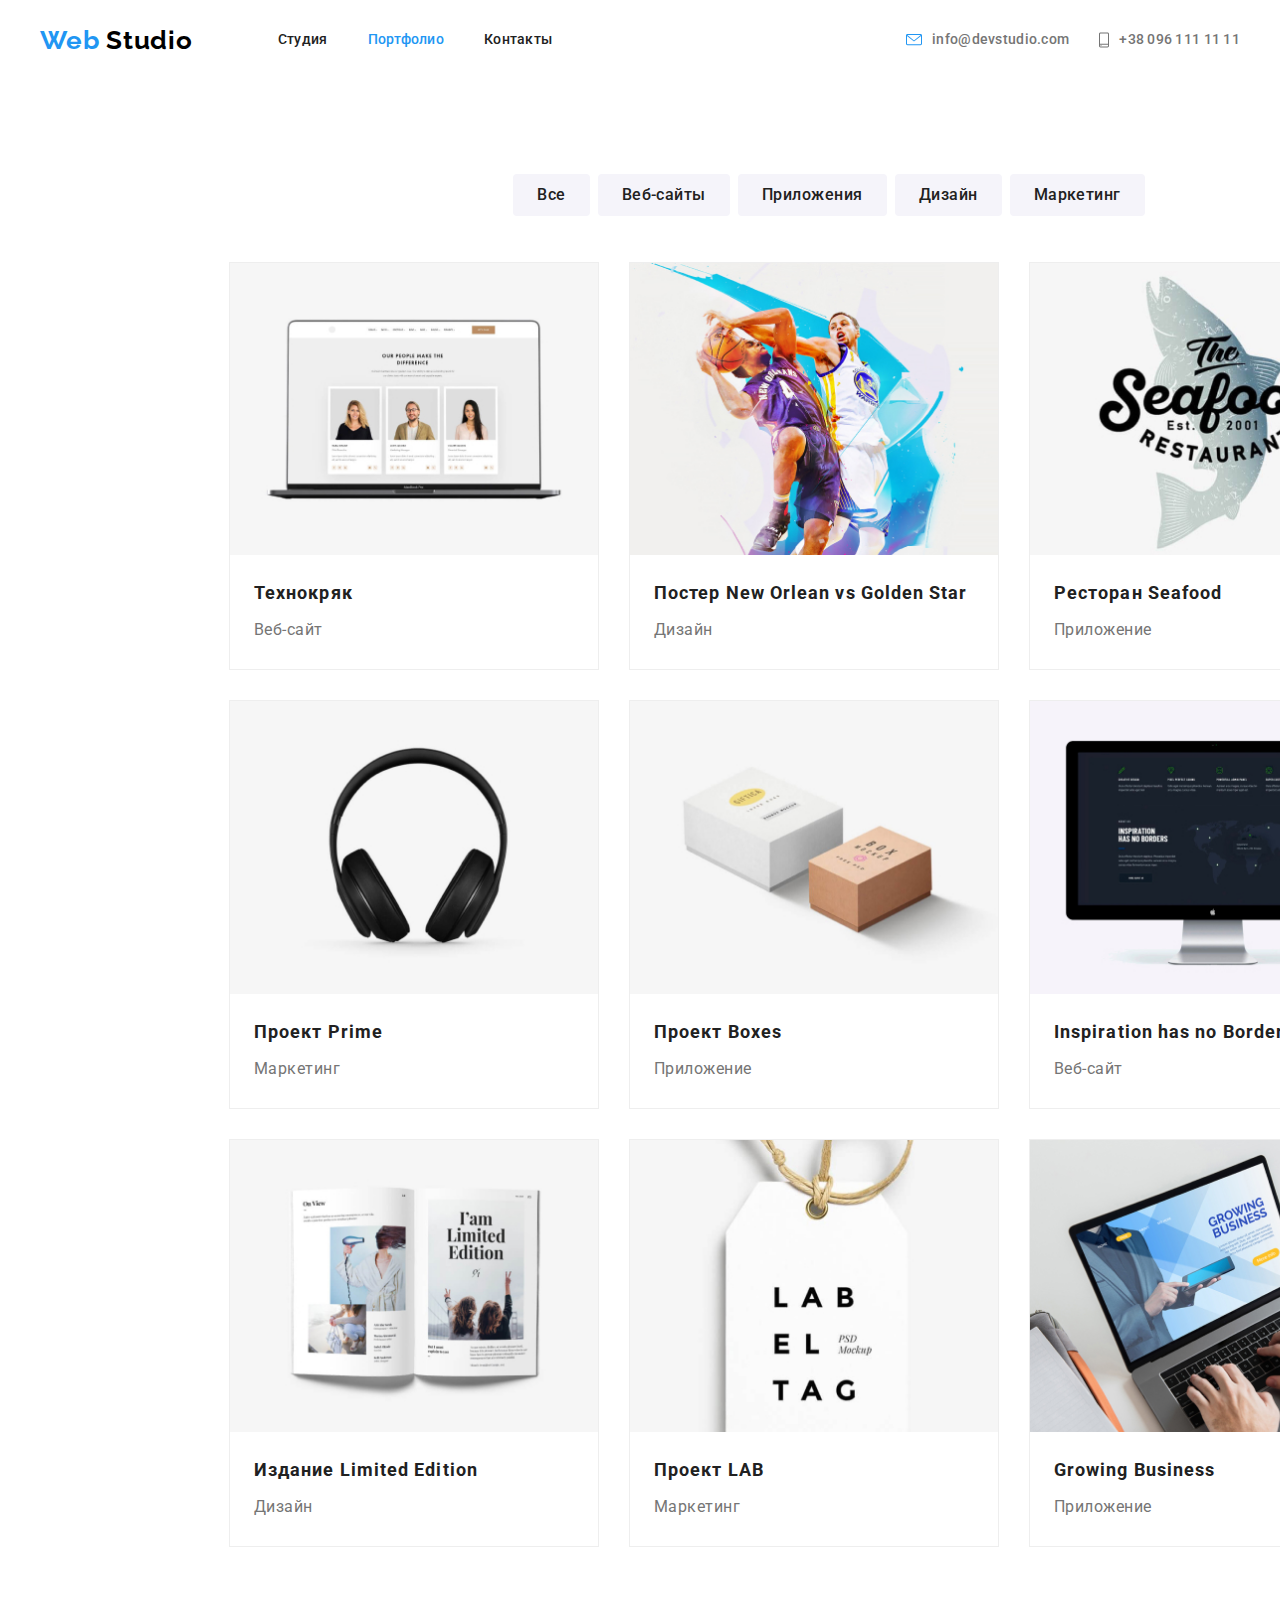
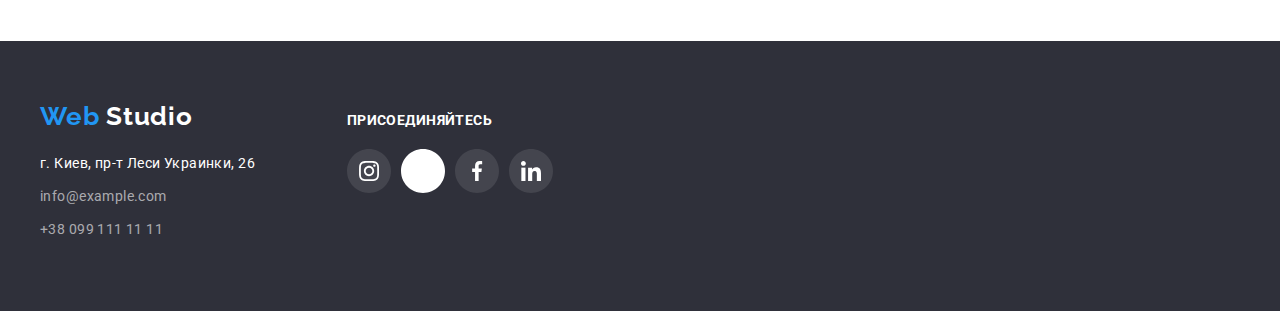
==== commit 10f2de83: "Исправляет Портфолио как контейнер" ====
--- a/portfolio.html
+++ b/portfolio.html
@@ -37,7 +37,8 @@
     
 <main>
 
-<section class="portfolio">
+<section class="portfolio container">
+<div class="portfolio-projects-filter-list">
 <h1 class="portfolio-title" hidden>Наши проекты</h1>
 <ul class="portfolio-filter-list list container">
 <li class="portfolio-filter-list-item"><button type="button" class="portfolio-filter-list-button">Все</button></li>
@@ -46,8 +47,8 @@
 <li class="portfolio-filter-list-item"><button type="button" class="portfolio-filter-list-button">Дизайн</button></li>
 <li class="portfolio-filter-list-item"><button type="button" class="portfolio-filter-list-button">Маркетинг</button></li>
 </ul>
-
-<div class="portfolio-container">
+</div>
+<div class="portfolio-projects">
 <ul class="portfolio-projects-list list container">
 <li class="portfolio-projects-list-item">
     <a class="portfolio-projects-list-item-link link" href="">
--- a/css/styles.css
+++ b/css/styles.css
@@ -436,15 +436,26 @@
     }
     
     
+
+
     /* Портфолио Main*/
-    
+    .portfolio {
+        padding-top: 94px;
+        padding-bottom: 94px;
+        padding-right: 214px;
+        padding-left: 214px;
+    }
+
     .portfolio .container {
         display: flex;
-        padding-top: 94px;
-        padding-bottom: 50px;
         justify-content: center;
     }
-    
+
+    .portfolio-filter-list-item {
+        height: 38px;
+        margin-bottom: 50px;
+        margin-right: 0px;
+    }
     .portfolio-filter-list-item:not(:last-child) {
         margin-right: 8px;
     }
@@ -474,12 +485,12 @@
     }
     
     /* Проекты */
-    .portfolio-container .container {
+    .portfolio-projects .container {
         display:flex;
         flex-wrap: wrap;
         justify-content: flex-start;
-        padding-top: 0px;
-        padding-bottom: 94px;
+        padding-left: 15px;
+        padding-right: 15px;
     }
     
     .portfolio-projects-list-item {
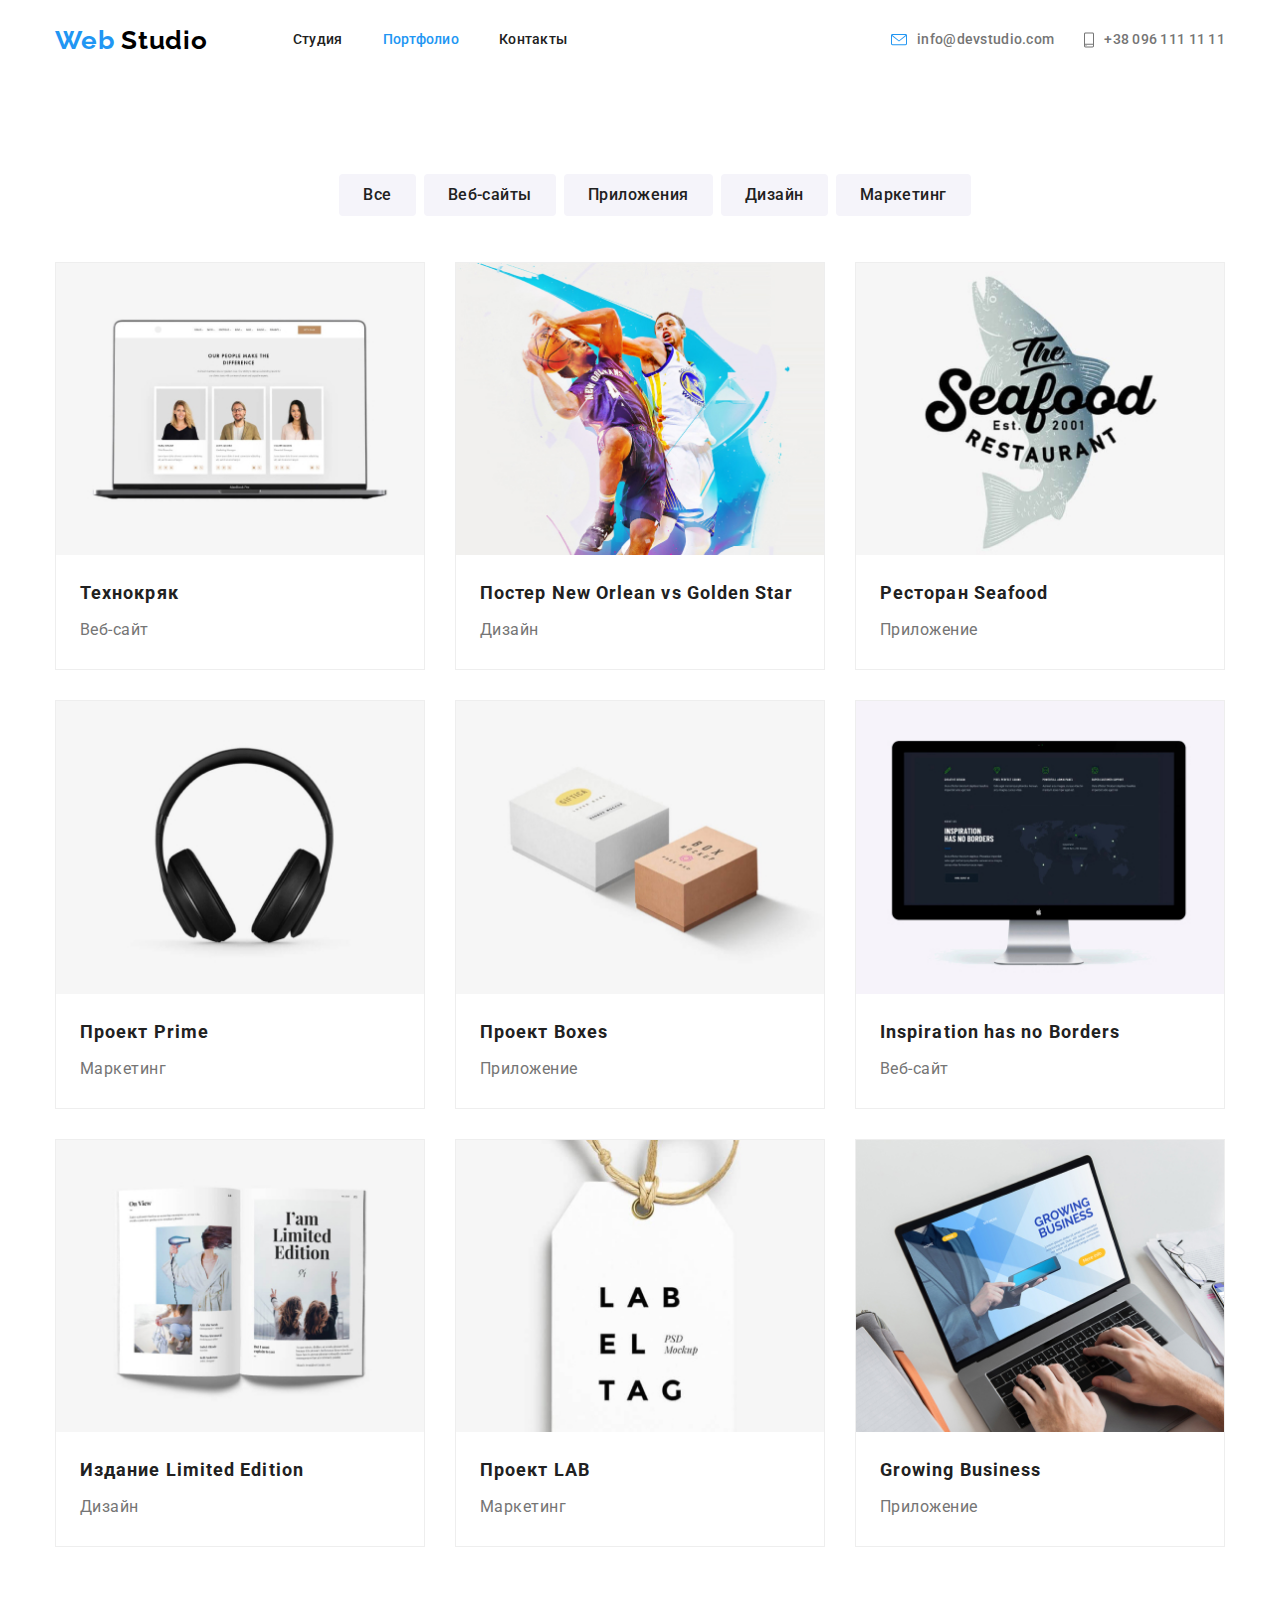
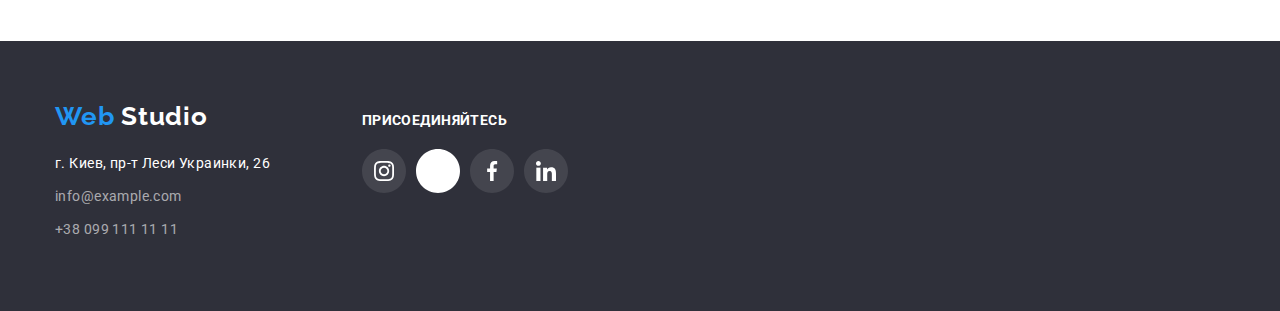
==== commit e9672c6f: "Поправляет правки ментора в Портфолио" ====
--- a/portfolio.html
+++ b/portfolio.html
@@ -38,7 +38,7 @@
 <main>
 
 <section class="portfolio container">
-<div class="portfolio-projects-filter-list">
+<div class="portfolio-projects">
 <h1 class="portfolio-title" hidden>Наши проекты</h1>
 <ul class="portfolio-filter-list list container">
 <li class="portfolio-filter-list-item"><button type="button" class="portfolio-filter-list-button">Все</button></li>
@@ -47,8 +47,6 @@
 <li class="portfolio-filter-list-item"><button type="button" class="portfolio-filter-list-button">Дизайн</button></li>
 <li class="portfolio-filter-list-item"><button type="button" class="portfolio-filter-list-button">Маркетинг</button></li>
 </ul>
-</div>
-<div class="portfolio-projects">
 <ul class="portfolio-projects-list list container">
 <li class="portfolio-projects-list-item">
     <a class="portfolio-projects-list-item-link link" href="">
--- a/css/styles.css
+++ b/css/styles.css
@@ -32,6 +32,7 @@
     }
     
     .container {
+        box-sizing: border-box;
         width: 1200px;
         padding-left: 15px;
         padding-right: 15px;
@@ -142,17 +143,8 @@
     /* Hero */
     .hero {
     text-align: center;
-    padding-left: 452px;
-    padding-right: 452px;
     padding-top: 200px;
     padding-bottom: 200px;
-    }
-    
-    .hero .container {
-    width: 696px;
-    height: 200px;
-    padding-left: 0px;
-    padding-right: 0px;
     }
     
     .hero-title {
@@ -324,12 +316,18 @@
         justify-content: center;
         padding-left: 32px;
         padding-right: 32px;
+        padding-bottom: 24px;
     }
     
     .social-links-item {
         width: 44px;
         height: 44px;
     }
+
+   /*  .our-team-list-item .social-links .social-links-item {
+        margin-bottom: 24px;
+    } */
+
     .social-links-item:not(:last-child) {
         margin-right: 10px;
     }
@@ -442,18 +440,28 @@
     .portfolio {
         padding-top: 94px;
         padding-bottom: 94px;
-        padding-right: 214px;
-        padding-left: 214px;
     }
 
     .portfolio .container {
         display: flex;
         justify-content: center;
-    }
-
+        padding-left: 0px;
+        padding-right: 0px;
+    }
+    .portfolio-projects {
+        box-sizing: border-box;
+    }
+    .portfolio-projects .portfolio-projects-list {
+        justify-content: start;
+        box-sizing: border-box;
+    }
+
+    .portfolio-filter-list {
+        margin-bottom: 50px;
+    }
+    
     .portfolio-filter-list-item {
         height: 38px;
-        margin-bottom: 50px;
         margin-right: 0px;
     }
     .portfolio-filter-list-item:not(:last-child) {
@@ -485,12 +493,11 @@
     }
     
     /* Проекты */
-    .portfolio-projects .container {
+
+    .portfolio-projects-list {
         display:flex;
         flex-wrap: wrap;
         justify-content: flex-start;
-        padding-left: 15px;
-        padding-right: 15px;
     }
     
     .portfolio-projects-list-item {
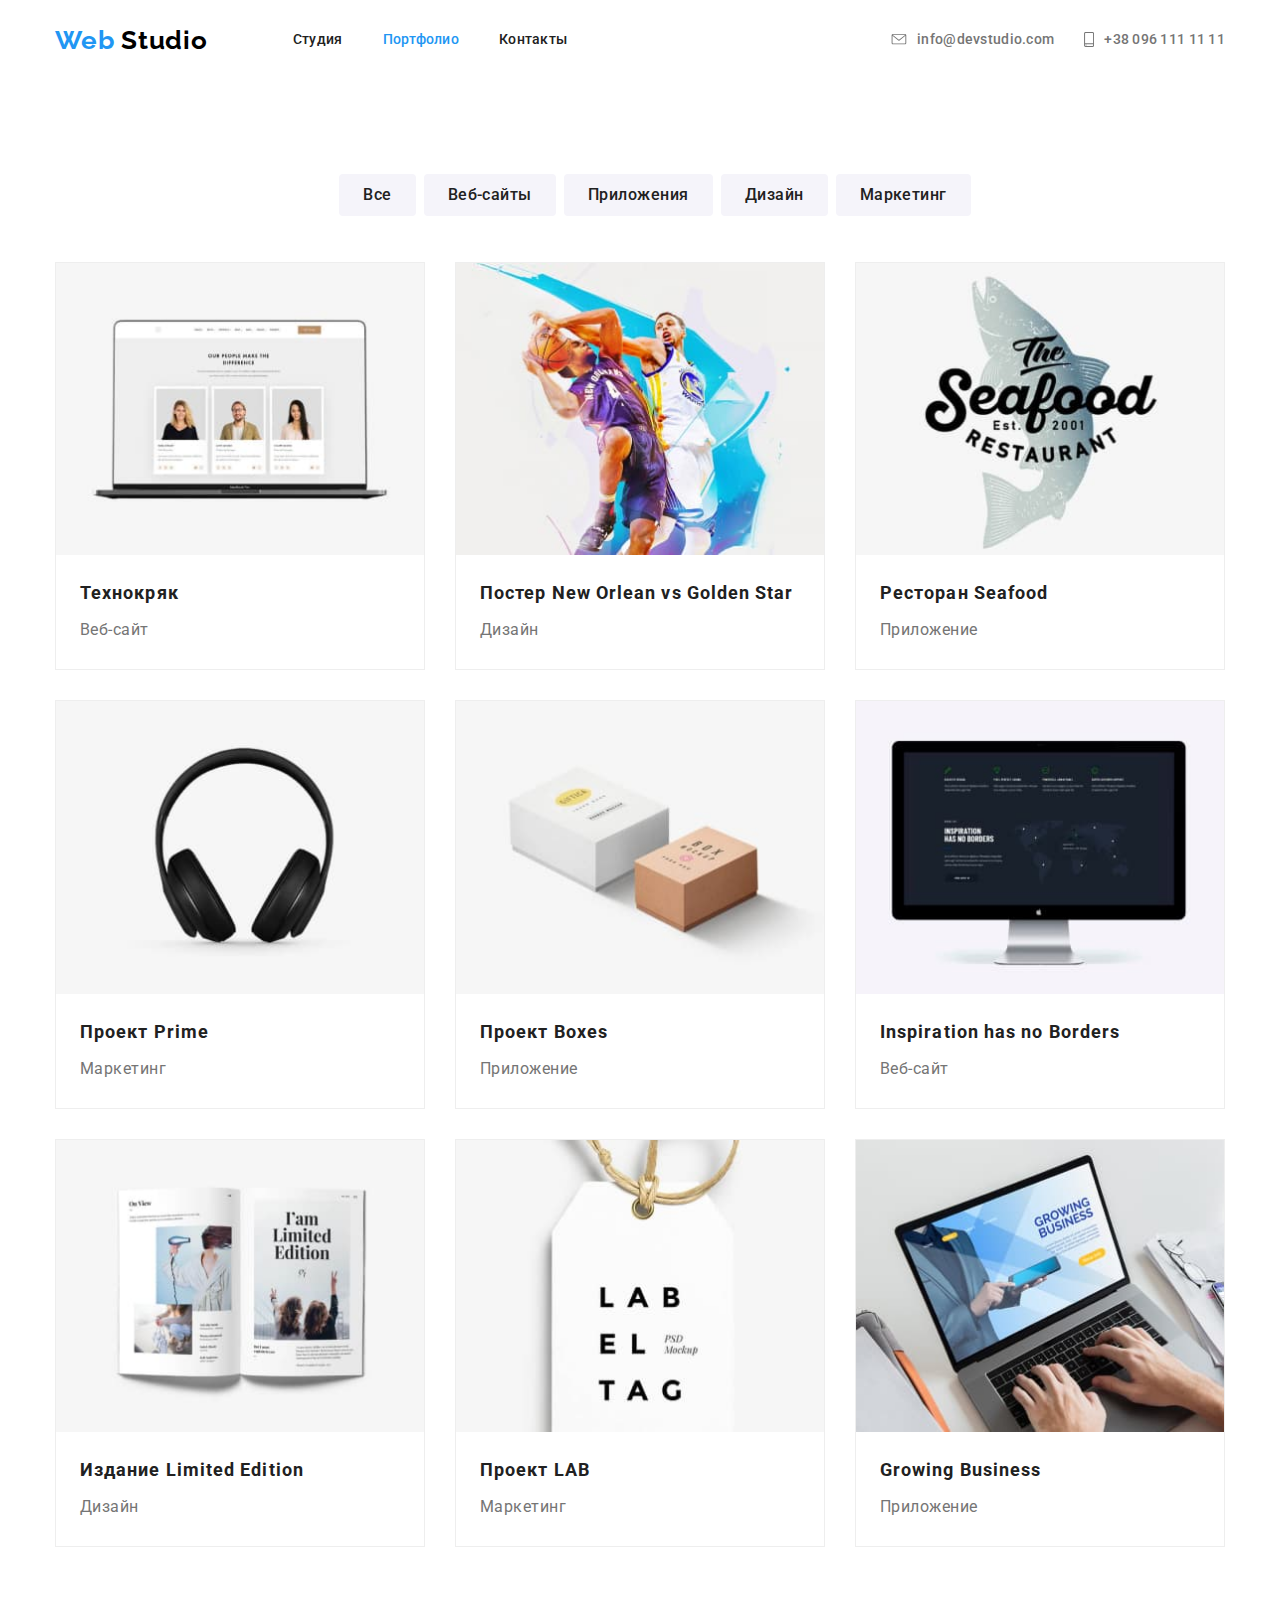
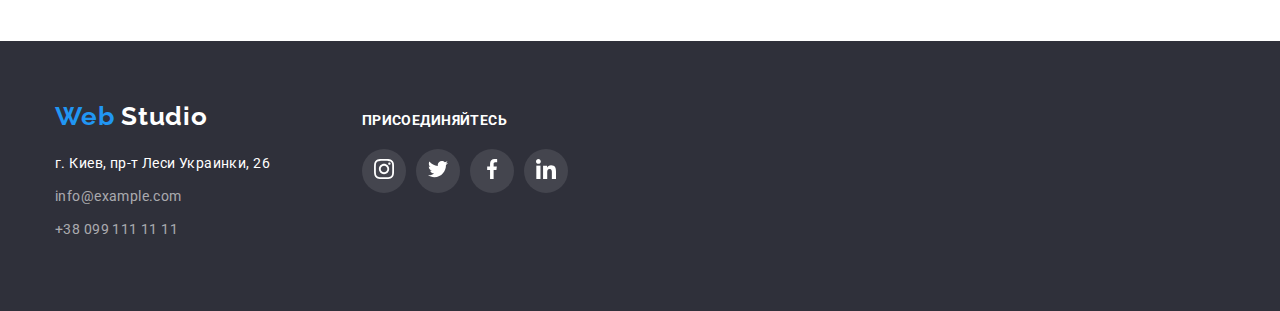
==== commit 58c92bc2: "Доделывает все svg" ====
--- a/portfolio.html
+++ b/portfolio.html
@@ -22,15 +22,25 @@
         </ul>
     </nav>
     
-        <ul class="contacts-list list">
+    <ul class="contacts-list list">
         <li class="contacts-list-item">
-        <img class="contacts-mail-icon" src="./images/svg/header/envelope.svg" alt="Значок конверта" />
-        <a class="contacts-mail-link link" href="mailto:info@devstudio.com"><address class="address">info@devstudio.com</address></a>
+        <a class="contacts-mail-link link" href="mailto:info@devstudio.com">
+        <address class="address">
+        <svg class="contact-mail-icon-svg" width="16" height="11">
+        <use href="./images/svg/sprite.svg#icon-envelope"></use>
+        </svg>
+        info@devstudio.com</address></a>
         </li>
+    
         <li class="contacts-list-item">
-        <img class="contacts-phone-icon" src="./images/svg/header/smartphone.svg" alt="Значок телефона" />
-            <a class="contacts-phone-link link" href="tel:+380961111111"><address class="address">+38 096 111 11 11</address></a>
-            </li>
+        <a class="contacts-phone-link link" href="tel:+380961111111">
+        <address class="address">
+        <svg class="contact-phone-icon-svg" width="10" height="15">
+        <use href="./images/svg/sprite.svg#icon-smartphone"></use>
+        </svg>
+        +38 096 111 11 11</address></a>
+        </li>
+    
         </ul>
     </div>
     </header>
@@ -147,23 +157,39 @@
     <div class="footer-social-links">
     <b class="social-list-item-title">присоединяйтесь</b>
     <ul class="social-links-list list">
-    <li class="social-links-item">
-    <a class="social-links-item-link link" href="" aria-label="иконка инстаграма">
-        <img class="social-links-item-icon" src="./images/svg/footer/insta-icon.svg" alt="Иконка инстаграма"></a>
-    </li>
-    <li class="social-links-item">
-    <a class="social-links-item-link link" href="" aria-label="иконка твиттера">
-        <img class="social-links-item-icon" src="./images/svg/footer/twitter-icon.svg" alt="Иконка твиттера"></a>
-    </li>
-    <li class="social-links-item">
-    <a class="social-links-item-link link" href="" aria-label="иконка фейсбука">
-        <img class="social-links-item-icon" src="./images/svg/footer/facebook-icon.svg" alt="Иконка фейсбука"></a>
-    </li>
-    <li class="social-links-item">
-    <a class="social-links-item-link link" href="" aria-label="иконка ликедина">
-        <img class="social-links-item-icon" src="./images/svg/footer/linkedin-icon.svg" alt="Иконка линкедина"></a>
-    </li>
-    </ul>
+        <li class="social-links-item">
+        <a class="social-links-item-link link" href="" aria-label="иконка инстаграма">
+        <svg class="social-links-item-link-icon-svg">
+        <use href ="./images/svg/sprite.svg#icon-instagram"></use>
+        </svg>    
+        </a>
+        </li>
+        
+        <li class="social-links-item">
+        <a class="social-links-item-link link" href="" aria-label="иконка твиттера">
+        <svg class="social-links-item-link-icon-svg">
+        <use href ="./images/svg/sprite.svg#icon-twitter"></use>
+        </svg>
+        </a>
+        </li>
+        
+        <li class="social-links-item">
+        <a class="social-links-item-link link" href="" aria-label="иконка фейсбука">
+        <svg class="social-links-item-link-icon-svg">
+        <use href ="./images/svg/sprite.svg#icon-facebook"></use>
+        </svg>    
+        </a>
+        </li>
+        
+        <li class="social-links-item">
+        <a class="social-links-item-link link" href="" aria-label="иконка ликедина">
+        <svg class="social-links-item-link-icon-svg">
+        <use href ="./images/svg/sprite.svg#icon-linkedin"></use>
+        </svg>
+        </a>
+        </li>
+        
+        </ul>
     </div>
     </div>     
     </footer>
--- a/css/styles.css
+++ b/css/styles.css
@@ -110,12 +110,14 @@
     }
     
     .contacts-list {
+    display: flex;
+    align-items: center;
+    }
+    
+    .contacts-list-item {
     display:flex;
     align-items: center;
-    }
-    
-    .contacts-list-item {
-    display:flex;
+    justify-content: center;
     }
     
     .contacts-list-item:not(:last-child) {
@@ -125,13 +127,26 @@
     .address {
     font-style: normal;
     text-decoration: none;
-    }
-    
-    .contacts-mail-icon,
-    .contacts-phone-icon {
+    display: flex;
+    justify-content: baseline;
+    align-items: center;
+    }
+
+    .contacts-mail-link:hover .contact-mail-icon-svg,
+    .contacts-mail-link:focus .contact-mail-icon-svg,
+    .contacts-phone-link:hover .contact-phone-icon-svg,
+    .contacts-phone-link:focus .contact-phone-icon-svg
+    {
+    fill: var(--accent-color);
+    }
+
+    .contact-mail-icon-svg,
+    .contact-phone-icon-svg
+     {
         margin-right: 10px;
-    }
-    
+        fill: var(--primary-text-color);
+    }
+
     .contacts-mail-link,
     .contacts-phone-link  {
     font-weight: 500;
@@ -139,12 +154,26 @@
     letter-spacing: 0.02em;
     color: var(--primary-text-color);
     }
+
     
     /* Hero */
     .hero {
     text-align: center;
     padding-top: 200px;
     padding-bottom: 200px;
+    }
+
+    .overlay {
+        max-width: 1600px;
+        margin-left: auto;
+        margin-right: auto;
+        background-image: linear-gradient(
+            rgba(47, 48, 58, 0.8),
+            rgba(47, 48, 58, 0.8)
+        ),
+        url("../images/jpg/main/header-img.jpg");
+        background-color: rgb(47, 48, 58);
+        background-repeat: no-repeat;
     }
     
     .hero-title {
@@ -154,8 +183,7 @@
     align-items: center;
     text-align: center;
     text-transform: uppercase;
-    /* color: var(--background-color) */
-    color: tomato;
+    color: var(--background-color);
     margin-bottom: 30px;
     }
     
@@ -165,7 +193,10 @@
         display:block;
         margin: auto;
         border: 0px;
+        box-shadow: 0px 4px 4px rgba(0, 0, 0, 0.15);
+        border-radius: 4px;
         height: 50px;
+        cursor: pointer;
     }
     
     .button-text {
@@ -178,6 +209,7 @@
     padding-left: 32px;
     padding-right: 32px;
     }
+
     
     /* About us */
     .about-us {
@@ -194,11 +226,17 @@
     }
     
     .about-us-list-item-icon {
+    display: flex;
+    align-items: center;
+    justify-content: center;
     background-color: #F5F4FA;
+    border-radius: 4px;
+    width: 270px;
+    height: 120px;
     margin: auto;
     margin-bottom: 30px;
     }
-    
+
     .about-us-list-item-title {
     margin-top: 0px;
     margin-bottom: 10px;
@@ -320,13 +358,31 @@
     }
     
     .social-links-item {
-        width: 44px;
-        height: 44px;
-    }
-
-   /*  .our-team-list-item .social-links .social-links-item {
-        margin-bottom: 24px;
-    } */
+    width: 44px;
+    height: 44px;
+    border-radius: 50%;
+    display: flex;
+    align-items: center;
+    justify-content: center;
+    }
+
+    .social-links-item:hover,
+    .social-links-item:focus {
+        background-color: var(--accent-color);
+        cursor: pointer;
+    }
+
+    .social-links-item:hover .social-links-item-link-icon-svg,
+    .social-links-itek:focus .social-links-item-link-icon-svg
+    {
+    fill: var(--title-dark-theme-color);
+    }
+
+    .social-links-item-link-icon-svg {
+        width: 20px;
+        height: 20px;
+        fill: #AFB1B8;
+    }
 
     .social-links-item:not(:last-child) {
         margin-right: 10px;
@@ -345,12 +401,8 @@
     .constant-clients .container {
         display: flex;
     }
-    
-    .constant-clients-list-item:not(:last-child) {
-        margin-right: 30px;
-    }
-    
-    .constant-clients-list-item-icon {
+
+    .constant-clients-list-item {
         display: flex;
         width: 170px;
         height: 90px;
@@ -358,7 +410,35 @@
         border-radius: 4px;
         justify-content: center;
         align-items: center;
-    }
+        cursor: pointer;
+    }
+
+    .constant-clients-list-item:hover,
+    .constant-clients-list-item:focus {
+        border: 1px solid var(--accent-color);
+    }
+    
+    .constant-clients-list-item-icon-svg {
+        fill: #AFB1B8; 
+    }
+
+    .constant-clients-list-item:hover .constant-clients-list-item-icon-svg,
+    .constant-clients-list-item:focus .constant-clients-list-item-icon-svg
+    {
+    fill: var(--accent-color);
+
+    }
+
+    /* .constant-clients-list-item-icon-svg:hover,
+    .constant-clients-list-item-icon-svg:focus {
+    fill: var(--accent-color);
+    }
+ */
+    
+    .constant-clients-list-item:not(:last-child) {
+        margin-right: 30px;
+    }
+    
     
     /* Footer*/
     .footer-container {
@@ -416,7 +496,27 @@
         display: flex;
         text-align: left;
     }
-        
+    
+    .footer-social-links .social-links-list .social-links-item {
+    display: flex;
+    align-items: center;
+    justify-content: center;
+    border-radius: 50%;
+    width: 44px;
+    height: 44px;
+    background-color: rgba(255, 255, 255, 0.1);
+    }
+
+    .footer-social-links .social-links-list .social-links-item:hover,
+    .footer-social-links .social-links-list .social-links-item:focus {
+    background-color: var(--accent-color);
+    cursor: pointer;
+    }
+
+    .footer-social-links .social-links-item-link-icon-svg {
+        fill: var(--title-dark-theme-color);
+    }
+
     .social-list-item-title {
     display: block;
     font-weight: 700;
@@ -432,7 +532,8 @@
     .social-links-item:not(:last-child) {
     margin-right: 10px;
     }
-    
+
+        
     
 
 
@@ -483,6 +584,7 @@
     padding-bottom: 6px;
     padding-right: 22px;
     padding-top: 6px;
+    cursor: pointer;
     }
     
     .portfolio-filter-list-button:hover,
@@ -518,6 +620,11 @@
     .portfolio-projects-list-item:nth-last-child(-n+3){
         margin-bottom: 0px;
     }
+
+    .portfolio-projects-list-item:hover,
+    .portfolio-projects-list-item:focus {
+        box-shadow: 1px 4px 6px rgba(0, 0, 0, 0.16), 0px 4px 4px rgba(0, 0, 0, 0.06), 0px 1px 1px rgba(0, 0, 0, 0.12);
+    }
     
     .portfolio-projects-list-item-img {
         align-items: center;
